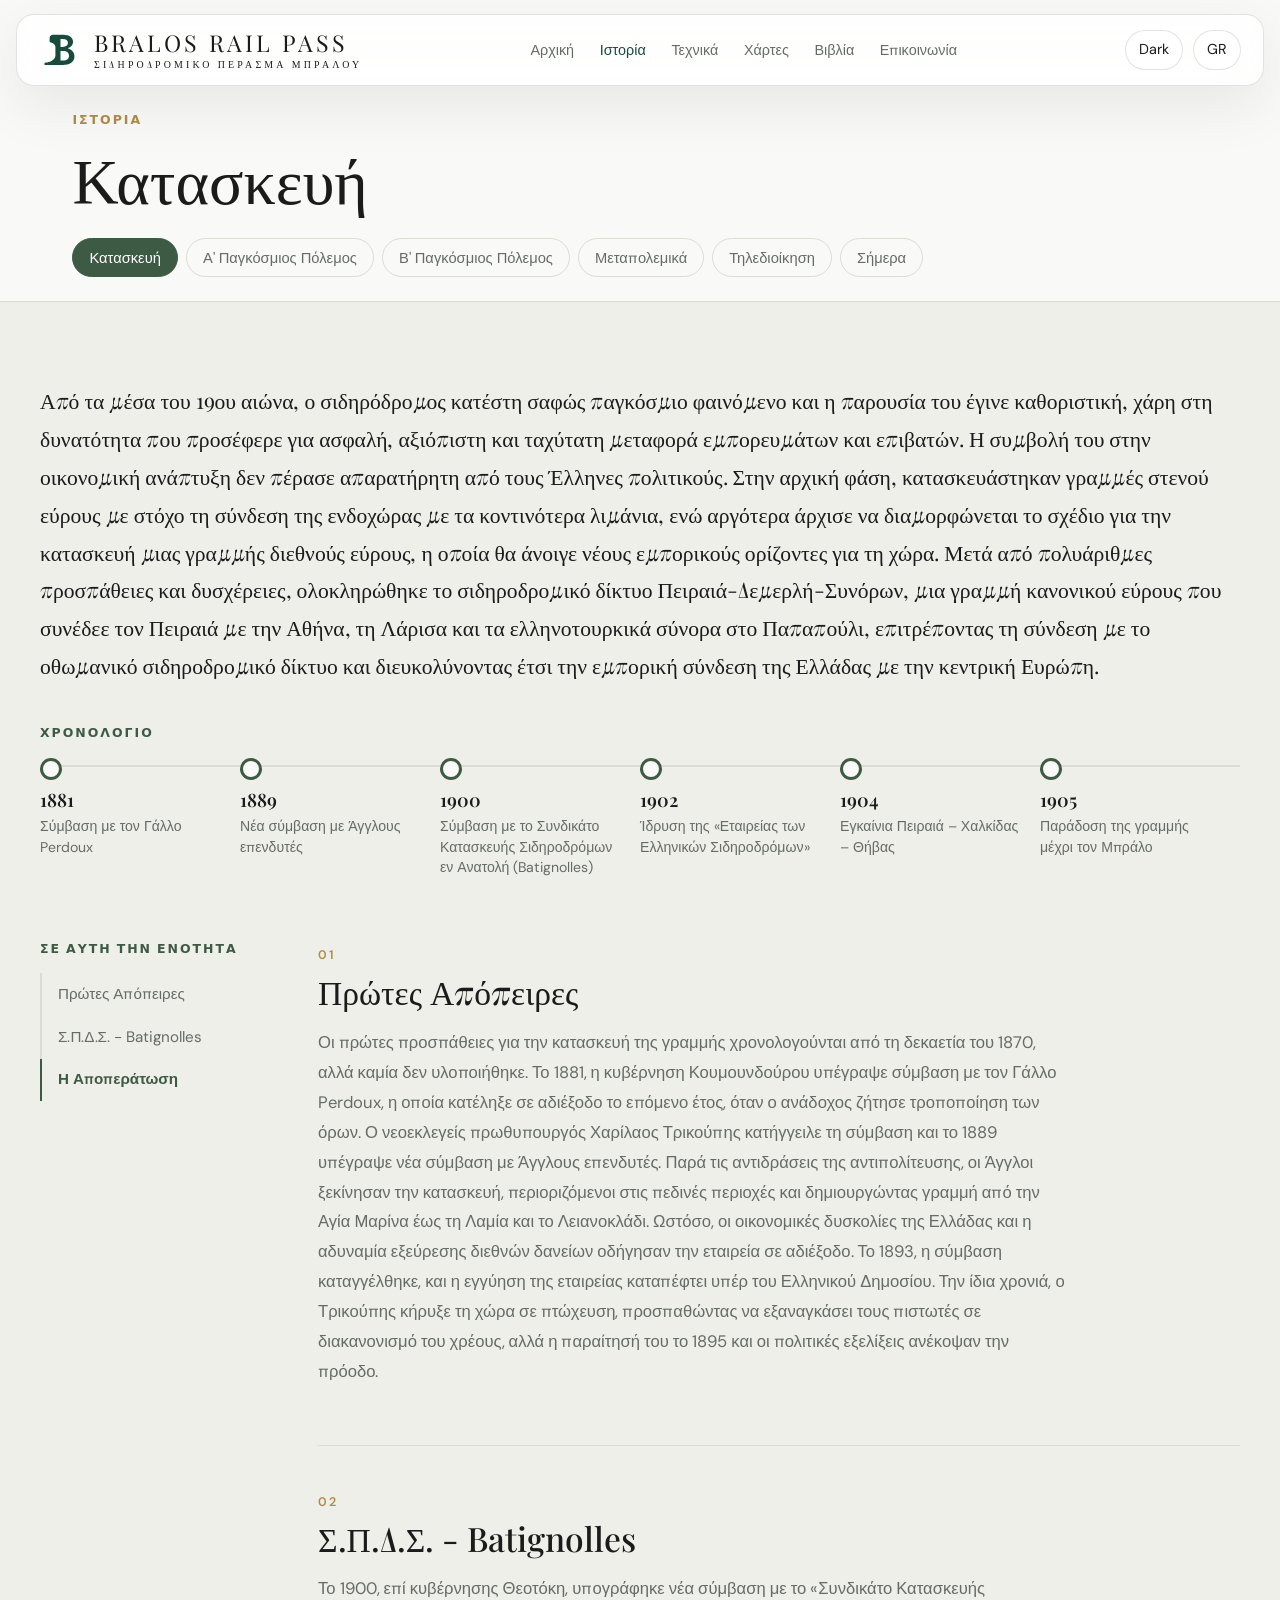
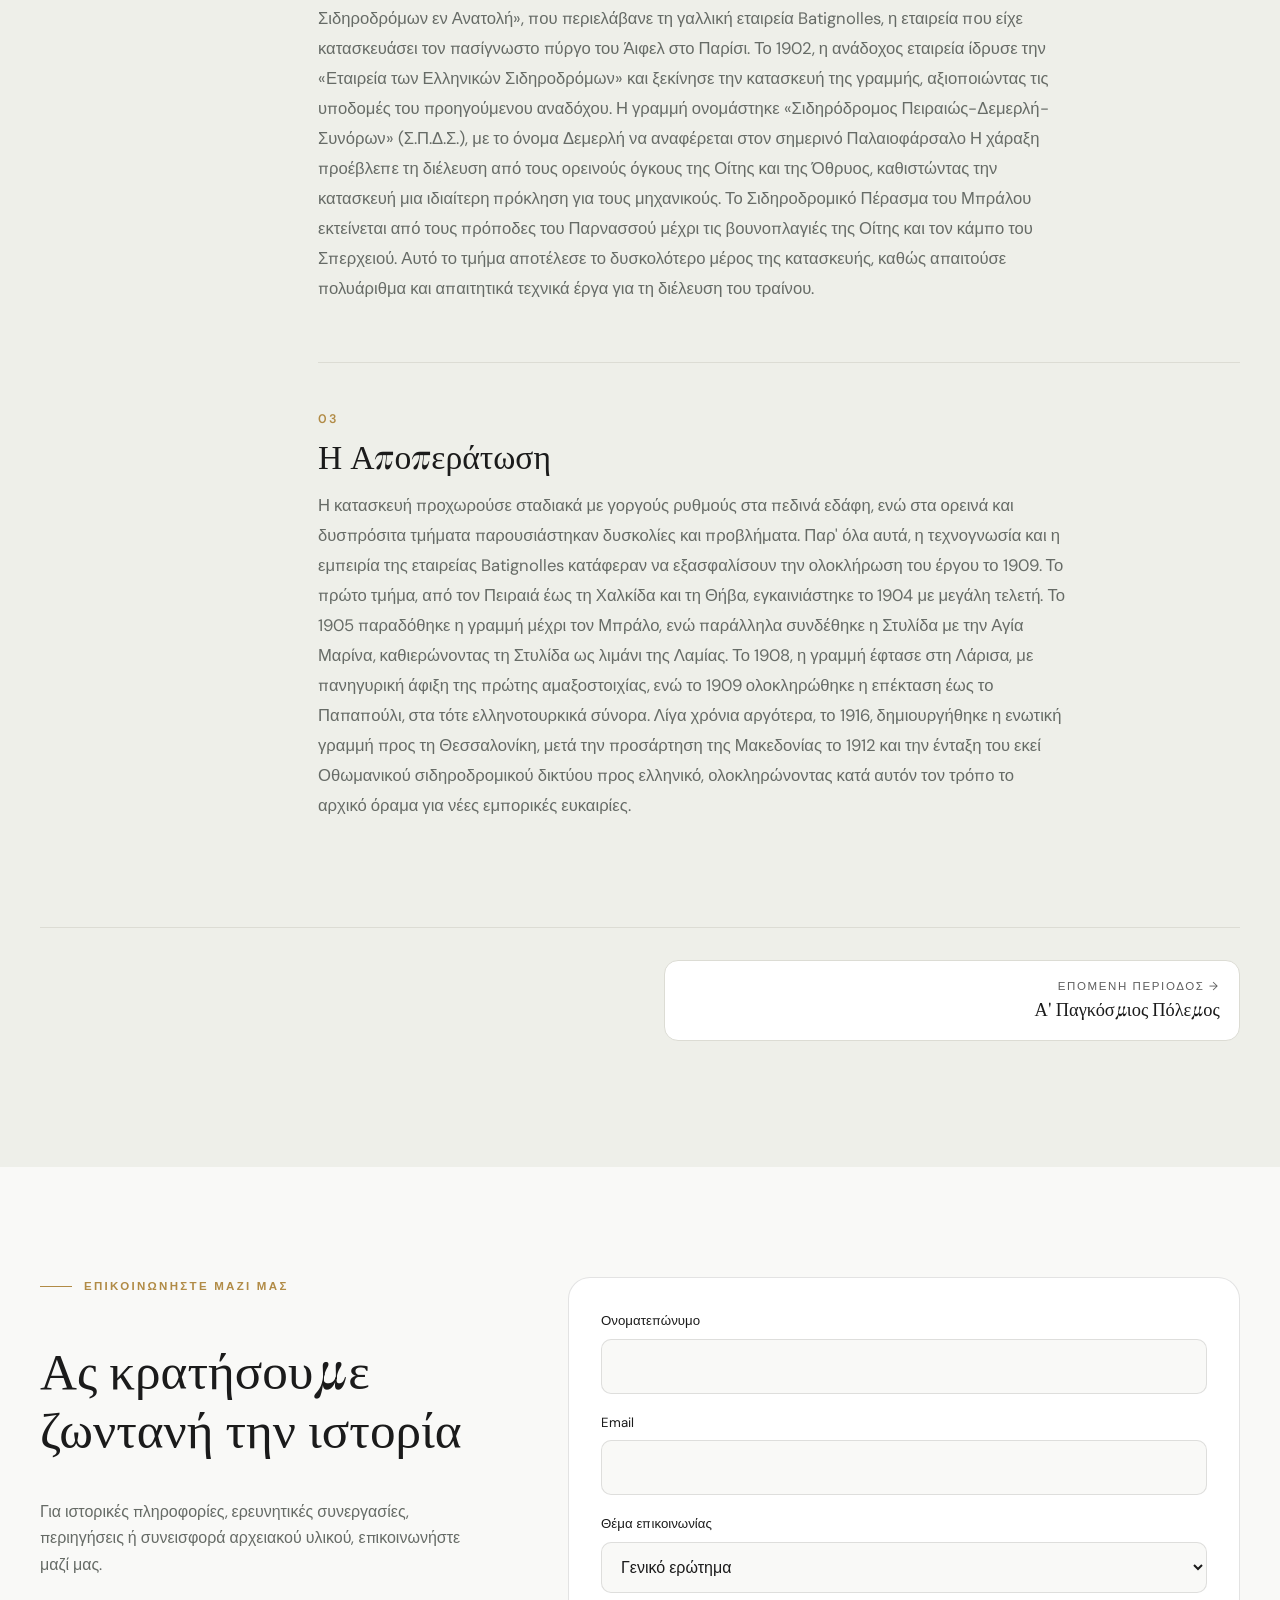
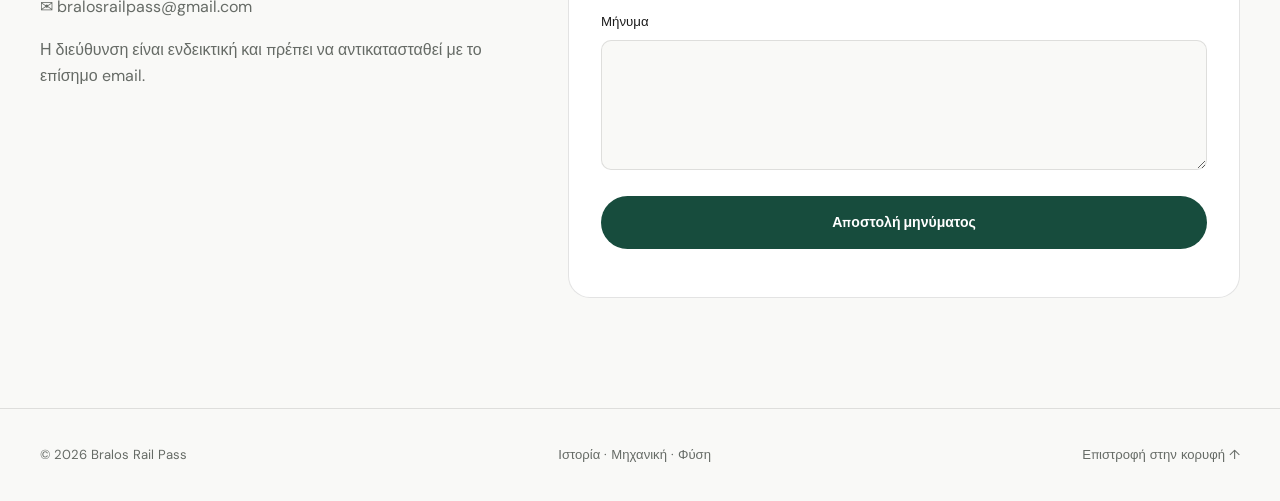
==== history.html @ 2919f779 "Add files via upload" ====
<!DOCTYPE html>
<html lang="el">
<head>
  <meta charset="UTF-8" />
  <meta name="viewport" content="width=device-width, initial-scale=1.0" />

  <title>Bralos Rail Pass | Σιδηροδρομικό Πέρασμα Μπράλου</title>
  <meta name="description"
    content="Discover the history, engineering and landscapes of the Bralos railway route. Ανακαλύψτε την ιστορία, τη μηχανική και τα τοπία του Μπράλου." />
  <meta name="theme-color" content="#f9f9f7" />

  <meta property="og:title" content="Bralos Rail Pass" />
  <meta property="og:description"
    content="Where engineering, history and nature meet." />
  <meta property="og:type" content="website" />

  <link rel="preconnect" href="https://fonts.googleapis.com">
  <link rel="preconnect" href="https://fonts.gstatic.com" crossorigin>
  <link href="https://fonts.googleapis.com/css2?family=DM+Sans:wght@400;500;600;700&family=Playfair+Display:wght@400;500;600;700&display=swap" rel="stylesheet">
  <link rel="stylesheet" href="style.css">

  <link rel="icon" type="image/svg+xml" href="img/favicon.svg">
  <meta name="theme-color" content="#ffffff">

</head>

<body>
  <header class="navbar">
    <a href="index.html" class="brand" aria-label="Bralos Rail Pass — Home">
      <svg class="brand-mark" viewBox="0 0 100 100" fill="none" aria-hidden="true">
        <path fill="currentColor" fill-rule="evenodd" clip-rule="evenodd" d="M 28 5 H 58 C 76 5 87 13 87 26 C 87 35 81 42 71 45 C 83 48 91 57 91 69 C 91 85 78 94 56 94 H 3 V 89 C 3 88 4 87 6 87 C 19 86 35 79 35 66 V 42 C 35 33 28 29 19 27 C 18 26 18 25 18 23 V 15 C 18 9 22 5 28 5 Z M 50 18 V 41 H 57 C 66 41 72 36 72 29 C 72 22 66 18 57 18 H 50 Z M 50 53 V 81 H 58 C 69 81 75 76 75 67 C 75 58 69 53 58 53 H 50 Z" />
      </svg>
      <span class="brand-name">BRALOS RAIL PASS<span class="brand-sub">ΣΙΔΗΡΟΔΡΟΜΙΚΟ ΠΕΡΑΣΜΑ ΜΠΡΑΛΟΥ</span></span>
    </a>

    <nav class="nav-links" id="navLinks">
        <div>
            <a class="t" href="index.html" data-i18n="navHome" data-el="Αρχική">Αρχική</a>
        </div>
        <div>
            <a class="t on" href="history.html" data-i18n="navHistory" data-el="Ιστορία">Ιστορία</a>
            <div class="dd">
                <a href="#/istoria/kataskevi" data-i18n="navConstruction" data-el="Κατασκευή">Κατασκευή</a>
                <a href="#/istoria/a-pagkosmios" data-i18n="navWW1" data-el="Α' Παγκόσμιος Πόλεμος">Α' Παγκόσμιος Πόλεμος</a>
                <a href="#/istoria/v-pagkosmios" data-i18n="navWW2" data-el="Β' Παγκόσμιος Πόλεμος">Β' Παγκόσμιος Πόλεμος</a>
                <a href="#/istoria/metapolemika" data-i18n="navPostWar" data-el="Μεταπολεμικά">Μεταπολεμικά</a>
                <a href="#/istoria/tilediikisi" data-i18n="navSignalling" data-el="Τηλεδιοίκηση">Τηλεδιοίκηση</a>
                <a href="#/istoria/simera" data-i18n="navToday" data-el="Σήμερα">Σήμερα</a>
            </div>
        </div>
        <div>
            <a class="t" href="texnika.html#/texnika/gefyres" data-i18n="navEngineering" data-el="Τεχνικά">Τεχνικά</a>
            <div class="dd">
                <a href="texnika.html#/texnika/gefyres" data-i18n="navBridges" data-el="Γέφυρες">Γέφυρες</a>
                <a href="texnika.html#/texnika/siraggew" data-i18n="navTunnels" data-el="Σήραγγες">Σήραγγες</a>
                <a href="texnika.html#/texnika/stathmoi" data-i18n="navStations" data-el="Σταθμοί - Στάσεις">Σταθμοί - Στάσεις</a>
            </div>
        </div>
        <div>
            <a class="t" href="xartes.html#/xartes/enas" data-i18n="navMaps" data-el="Χάρτες">Χάρτες</a>
            <div class="dd">
                <a href="xartes.html#/xartes/enas" data-i18n="navMap" data-el="Ένας Ενιαίος Χάρτης">Ενιαίος Χάρτης</a>
                <a href="xartes.html#/xartes/mellon" data-i18n="navProfile" data-el="Μελλοντικές Προσθήκες">Μελλοντικές Προσθήκες</a>
            </div>
        </div>
        <div>
            <a class="t" href="index.html#books" data-i18n="navBooks" data-el="Βιβλία">Βιβλία</a>
        </div>
        <div>
            <a class="t" href="index.html#contact" data-i18n="navContact" data-el="Επικοινωνία">Επικοινωνία</a>
        </div>
    </nav>

    <div class="nav-controls">
      <button class="icon-btn" id="themeToggle" aria-label="Toggle light or dark theme">☼ / ☾</button>
      <button class="lang-btn" id="langToggle" aria-label="Change language">EL</button>
      <button class="icon-btn menu-btn" id="menuToggle" aria-label="Open navigation">☰</button>
    </div>

    <style>

      .sectionh{
        padding:5rem 0 0 0}
      
      .eyebrowh{
        font:600 .78rem var(--sans);
        letter-spacing:.16em;
        text-transform:uppercase;
        color:var(--gold);
        margin-bottom:.8rem}

      .page-headh{padding:2rem 0 1.5rem;
        border-bottom:1px solid var(--line)}
      
      .page-headh h1{
        font-size:clamp(2.4rem,6vw,4rem);
        margin-top: 0;
        margin-bottom:.4rem}

      .containerh{max-width:1180px;
        margin:auto;
        padding:0 1.4rem}

      .pillsh{display:flex;
        flex-wrap:wrap;
        gap:.5rem;
        margin:1.5rem 0 0;
        padding:0;
        list-style:none}

      .pillsh a{display:block;
        padding:.4rem 1rem;
        border:1px solid var(--line);
        border-radius:999px;
        text-decoration:none;
        font-size:.92rem;
        color:var(--muted)}
      
      .pillsh a:hover{border-color:var(--accent);
        background:var(--accent);
        color:var(--accent-ink);
        transition: 0.3s;}
      
      .pillsh a.on{background:var(--accent);
        border-color:var(--accent);
        color:var(--accent-ink)}


      /* ---- Περιεχόμενο ιστορικής περιόδου ---- */
      .history-content{padding:3rem 0 1rem;}
      .history-content.show{animation:historyFade .45s ease}
      @keyframes historyFade{from{opacity:0;transform:translateY(14px)}to{opacity:1;transform:none}}

      .history-hero{margin:0 0 2rem;border-radius:var(--radius);overflow:hidden;background:var(--surface-2); box-shadow:var(--shadow); width: 100%; margin:0 auto 2rem auto;}
      .history-hero .hm-open{display:block;width:100%;padding:0;border:0;background:none;cursor:zoom-in;overflow:hidden}
      .history-hero img{width:100%;height:clamp(220px,38vw,440px);object-fit:cover;overflow:auto;background-attachment: fixed; display:block;transition:transform .6s}
      .history-hero .hm-open:hover img{transform:scale(1.03)}

      .history-lead{font:400 clamp(1.12rem,2vw,1.35rem)/1.75 var(--serif);color:var(--text);max-width:100% /*70ch*/;text-align: left;margin:0 0 1.5rem}
      .history-prose p{font-size:1.04rem;line-height:1.8;max-width:68ch}
      .history-note{display:inline-block;font-size:.9rem;color:var(--muted);background:var(--soft);padding:.6rem 1rem;border-radius:10px;margin:0 0 1.5rem}

      .history-label{font:600 .78rem var(--sans);letter-spacing:.16em;text-transform:uppercase;color:var(--accent);margin:0 0 1rem}

      /* Χρονολόγιο */
      .history-timeline{margin:2.5rem 0 3.2rem}
      .tl{display:flex;list-style:none;margin:0;padding:0 0 .8rem;overflow-x:auto;scroll-snap-type:x proximity}
      .tl li{flex:0 0 200px;position:relative;padding-top:1.9rem;scroll-snap-align:start}
      .tl li::before{content:"";position:absolute;top:8px;left:0;right:0;height:2px;background:var(--line)}
      .tl li::after{content:"";position:absolute;top:1px;left:0;width:16px;height:16px;border-radius:50%;background:var(--bg);border:3px solid var(--accent);transition:.25s}
      .tl-item{display:block;width:100%;text-align:left;background:none;border:0;padding:0 1.2rem 0 0;color:inherit}
      .tl-date{display:block;font:600 1.15rem var(--serif);color:var(--text);transition:color .25s}
      .tl-text{display:block;font-size:.88rem;line-height:1.45;color:var(--muted);margin-top:.25rem}
      button.tl-item:hover .tl-date{color:var(--accent)}
      .tl li:has(button.tl-item:hover)::after{background:var(--accent)}

      /* Διάταξη: πλευρικό μενού + υποενότητες */
      .history-layout{display:grid;grid-template-columns:230px minmax(0,1fr);gap:3rem;align-items:start}
      .history-layout.no-toc{grid-template-columns:minmax(0,1fr)}
      .history-toc{position:sticky;top:110px}
      .history-toc ol{list-style:none;margin:0;padding:0;border-left:2px solid var(--line)}
      .toc-btn{display:block;width:100%;text-align:left;background:none;border:0;border-left:2px solid transparent;margin-left:-2px;padding:.55rem 0 .55rem 1rem;color:var(--muted);font-size:.95rem;transition:.2s}
      .toc-btn:hover{color:var(--text)}
      .toc-btn[aria-current="true"]{color:var(--accent);border-left-color:var(--accent);font-weight:600}

      .history-sec{scroll-margin-top:110px;padding-bottom:2.6rem;margin-bottom:2.6rem;border-bottom:1px solid var(--line);opacity:0;transform:translateY(18px);transition:opacity .6s,transform .6s}
      .history-sec.in{opacity:1;transform:none}
      .history-sec:last-child{border-bottom:0;margin-bottom:0}
      .sec-num{font:600 .78rem var(--sans);letter-spacing:.16em;color:var(--gold)}
      .history-sec h3{font-size:clamp(1.5rem,3vw,2.1rem);margin:.3rem 0 1rem}
      .history-sec.flash h3{animation:secFlash 1.4s ease}
      @keyframes secFlash{0%{color:var(--gold)}100%{color:inherit}}

      /* Φωτογραφίες & βίντεο */
      .history-media{display:grid;grid-template-columns:repeat(auto-fill,minmax(220px,1fr));gap:1rem;margin-top:1.4rem}
      .hm{margin:0;background:var(--surface);border:1px solid var(--border);border-radius:14px;overflow:hidden}
      .hm img,.hm video{width:100%;display:block}
      .hm-image img{aspect-ratio:4/3;object-fit:cover;transition:transform .4s}
      .hm-open{display:block;width:100%;padding:0;border:0;background:none;cursor:zoom-in;overflow:hidden}
      .hm-open:hover img{transform:scale(1.05)}
      .hm-video{grid-column:1/-1}
      .hm-embed{position:relative;aspect-ratio:16/9}
      .hm-embed iframe{position:absolute;inset:0;width:100%;height:100%;border:0}
      .hm figcaption{padding:.6rem .85rem;font-size:.82rem;color:var(--muted)}

      /* Προηγούμενη / Επόμενη περίοδος */
      .history-pager{display:flex;justify-content:space-between;gap:1rem;margin-top:3rem;padding-top:2rem;border-top:1px solid var(--line)}
      .pager-link{display:block;flex:0 1 48%;padding:1rem 1.2rem;border:1px solid var(--line);border-radius:14px;transition:.25s;background-color: var(--surface);}
      .pager-link:hover{border-color:var(--accent);background:var(--accent);color:var(--accent-ink)}
      .pager-link small{display:block;font-size:.72rem;letter-spacing:.14em;text-transform:uppercase;opacity:.7}
      .pager-link strong{font:500 1.15rem var(--serif)}
      .pager-next{text-align:right;margin-left:auto}

      /* Lightbox */
      .lightbox{position:fixed;inset:0;z-index:300;display:flex;align-items:center;justify-content:center;background:rgba(10,10,10,.92);padding:2rem}
      .lightbox[hidden]{display:none}
      .lb-figure{margin:0;max-width:min(1100px,92vw);text-align:center}
      .lb-figure img{max-width:100%;max-height:78vh;border-radius:10px}
      .lb-figure figcaption{color:#e8e8e3;margin-top:.8rem;font-size:.95rem}
      .lb-btn{position:absolute;width:46px;height:46px;border:0;border-radius:50%;background:rgba(255,255,255,.14);color:#fff;font-size:1.7rem;line-height:1}
      .lb-btn:hover{background:rgba(255,255,255,.28)}
      .lb-close{top:1.2rem;right:1.2rem}
      .lb-prev{left:1.2rem;top:50%;transform:translateY(-50%)}
      .lb-next{right:1.2rem;top:50%;transform:translateY(-50%)}
      .lb-btn[hidden]{display:none}

      .history-content button:focus-visible,.lightbox button:focus-visible,.pager-link:focus-visible{outline:3px solid var(--gold);outline-offset:2px}

      @media (max-width:900px){
        .history-layout{grid-template-columns:1fr;gap:1.2rem}
        .history-toc{top:92px;z-index:5;background:var(--bg);padding:.6rem 0}
        .history-toc .history-label{display:none}
        .history-toc ol{display:flex;gap:.5rem;overflow-x:auto;border-left:0}
        .toc-btn{width:auto;white-space:nowrap;border:1px solid var(--line);border-radius:999px;margin:0;padding:.4rem .9rem}
        .toc-btn[aria-current="true"]{background:var(--accent);color:var(--accent-ink);border-color:var(--accent)}
        .history-sec{scroll-margin-top:150px}
        .pager-link{flex-basis:100%}
        .history-pager{flex-direction:column}
        .pager-next{text-align:left;margin-left:0}
      }
      @media (prefers-reduced-motion:reduce){
        .history-sec{opacity:1;transform:none;transition:none}
        .history-content.show,.history-sec.flash h3{animation:none}
      }
    </style>
  </header>

  <main>

    <section class="sectionh" id="introduction">
      <div class="page-headh">
        <div class="containerh">
            <div class="eyebrowh" data-i="navHistory" datai18n="introEyebrow" data-el="Ιστορία">Ιστορία</div>             
            <h1 id="historyTitle" data-en="Construction" data-el="Κατασκευή">Κατασκευή</h1>
            <ul class="pillsh" id="historyPills">
              <li><a href="#/istoria/kataskevi" data-period="kataskevi" data-en="Construction" data-el="Κατασκευή">Κατασκευή</a></li>
              <li><a href="#/istoria/a-pagkosmios" data-period="a-pagkosmios" data-en="World War I" data-el="Α' Παγκόσμιος Πόλεμος">Α' Παγκόσμιος Πόλεμος</a></li>
              <li><a href="#/istoria/v-pagkosmios" data-period="v-pagkosmios" data-en="World War II" data-el="Β' Παγκόσμιος Πόλεμος">Β' Παγκόσμιος Πόλεμος</a></li>
              <li><a href="#/istoria/metapolemika" data-period="metapolemika" data-en="Post-war" data-el="Μεταπολεμικά">Μεταπολεμικά</a></li>
              <li><a href="#/istoria/tilediikisi" data-period="tilediikisi" data-en="Signalling" data-el="Τηλεδιοίκηση">Τηλεδιοίκηση</a></li>
              <li><a href="#/istoria/simera" data-period="simera" data-en="Today" data-el="Σήμερα">Σήμερα</a></li>
            </ul>
          </div>
        </div>

    </section>

    <section class="section" id="history-section" style="background-color: var(--surface-2); padding-top: 2rem;">
      <div class="container">
        <article class="history-content" id="history-content"></article>
      </div>
    </section>

    <section class="section" id="contact">
      <div class="container contact-grid">
        <div class="reveal">
          <div class="eyebrow" data-i18n="contactEyebrow">Get in touch</div>
          <h2 data-i18n="contactTitle">Ας κρατήσουμε ζωντανή την ιστορία</h2>
          <p data-i18n="contactText">Για ιστορικές πληροφορίες, ερευνητικές συνεργασίες, περιηγήσεις ή συνεισφορά αρχειακού υλικού, επικοινωνήστε μαζί μας.</p>
          <p>✉ <a href="mailto:info@bralosrailpass.gr">bralosrailpass@gmail.com</a></p>
          <p data-i18n="contactNote">Η διεύθυνση είναι ενδεικτική και πρέπει να αντικατασταθεί με το επίσημο email.</p>
        </div>

        <form class="contact-form reveal" id="contactForm">
          <div class="field"><label for="name" data-i18n="nameLabel">Ονοματεπώνυμο</label><input id="name" name="name" required autocomplete="name"></div>
          <div class="field"><label for="email" data-i18n="emailLabel">Email</label><input id="email" name="email" type="email" required autocomplete="email"></div>
          <div class="field"><label for="topic" data-i18n="topicLabel">Θέμα επικοινωνίας</label>
            <select id="topic" name="topic">
              <option value="general" data-i18n="topic1">Γενικό ερώτημα</option>
              <option value="research" data-i18n="topic2">Ιστορική έρευνα</option>
              <option value="visit" data-i18n="topic3">Επίσκεψη / περιήγηση</option>
              <option value="archive" data-i18n="topic4">Αρχειακό υλικό</option>
            </select>
          </div>
          <div class="field"><label for="message" data-i18n="messageLabel">Μήνυμα</label><textarea id="message" name="message" required></textarea></div>
          <button class="btn btn-primary" type="submit" data-i18n="send">Αποστολή μηνύματος</button>
          <p id="formMessage" role="status" aria-live="polite"></p>
        </form>
      </div>
    </section>
  </main>

  <footer>
    <div class="container footer-inner">
      <span>© <span id="year"></span> Bralos Rail Pass</span>
      <span data-i18n="footerText">Ιστορία · Μηχανική · Φύση</span>
      <a href="#home" data-i18n="backTop">Επιστροφή στην κορυφή ↑</a>
    </div>
  </footer>

  <script src="history-data.js"></script>
  <script>
    const translations = {
      el: {
        navHome:"Αρχική", navHistory:"Ιστορία", 
        navConstruction:"Κατασκευή", navWW1:"Α' Παγκόσμιος Πόλεμος", navWW2:"Β' Παγκόσμιος Πόλεμος", navPostWar:"Μεταπολεμικά", navSignalling:"Τηλεδιοίκηση", navToday:"Σήμερα",
        navEngineering:"Τεχνικά", navBridges:"Γέφυρες", navTunnels:"Σήραγγες", navStations:"Σταθμοί-Στάσεις",
        navMaps:"Χάρτες", navMaps:"Χάρτες", navProfile:"Μηκοτομή",
        navBooks:"Βιβλία", navContact:"Επικοινωνία",
        heroEyebrow:"Ένα ταξίδι στον χρόνο",
        heroSub:"Εκεί που η μηχανική, η ιστορία και η φύση συναντιούνται.",
        heroEn:"Where engineering, history and nature meet.",
        explore:"Εξερευνήστε τη Διαδρομή", plan:"Σχεδιάστε την Επίσκεψή σας",
        scroll:"↓ Κύλιση για εξερεύνηση",
        introEyebrow:"Μια ιστορική σιδηροδρομική διαδρομή",
        introTitle:"Τι ακριβώς είναι;",
        introText:"Το Σιδηροδρομικό Πέρασμα του Μπράλου, επίσης γνωστό ως Ορεινό, είναι μια μαγευτική σιδηροδρομική διαδρομή στην Στερεά Ελλάδα, που εκτείνεται ανάμεσα στους Δήμους Αμφίκλειας - Ελάτειας, Δελφών και Λαμιέων. Θεωρείται μία από τις πιο εντυπωσιακές σιδηροδρομικές γραμμές στην Ελλάδα, μαζί με άλλα διάσημα τμήματα όπως τα στενά του Νέστου, το τραινάκι του Πηλίου, τον Οδοντωτό και το δίκτυο της Πελοποννήσου.Το Πέρασμα αποτελεί μέρος της αρχικής σιδηροδρομικής γραμμής Αθηνών - Θεσσαλονίκης και έχει μήκος 56,241 χιλιόμετρα. Στις αρχές του 2018, διακόπηκε η λειτουργία του ως κομμάτι του κύριου σιδηροδρομικού άξονα, καθώς αντικαταστάθηκε από μια νέα, γειτονική και βορειότερη γραμμή υψηλών ταχυτήτων.",
        introEn:"Μια σιδηροδρομική διαδρομή μέσα από τοπία που διαμορφώθηκαν από τη μηχανική, την ιστορία και τον χρόνο.",
        learn:"Μάθετε περισσότερα",
        feat1:"Μηχανική Αριστεία",feat1p:"Γέφυρες, σήραγγες και απαιτητικά τεχνικά έργα.",
        feat2:"Φυσική Ομορφιά",feat2p:"Βουνά, χαράδρες και μοναδικά τοπία.",
        feat3:"Ιστορική Κληρονομιά",feat3p:"Ένα ταξίδι στην ιστορία της Ελλάδας.",
        feat4:"Πολιτισμός",feat4p:"Αρχεία, μαρτυρίες και τοπικές ιστορίες.",
        feat5:"Τουρισμός",feat5p:"Ανακαλύψτε τον τόπο με τον δικό σας ρυθμό.",
        feat6:"Βιώσιμη Ανάδειξη",feat6p:"Σεβασμός στο τοπίο και την κληρονομιά.",
        routeCaption:"Γέφυρα Γοργοποτάμου",routeCaptionSub:"Κεντρική Ελλάδα · Μήκος 194m · Ύψος 30m",
        routeEyebrow:"Φύση & τόπος",routeTitle:"Η διαδρομή",
        routeText:"Η διαδρομή ξεκινά από τον Σταθμό της Τιθορέας, με θέα τον Παρνασσό και το Καλλίδρομο, συνεχίζει μέσω της Αμφίκλειας και της εύφορης πεδιάδας του Βοιωτικού Κηφισού, περνώντας από τους σταθμούς της Λιλαίας και του Μπράλου. Από εκεί αρχίζει η εντυπωσιακή ορεινή χάραξη, με σήραγγες, κοιλαδογέφυρες και απόκρημνα φαράγγια, διασχίζοντας τις πλαγιές της Οίτης και το ιστορικό πέρασμα της Τραχίνας. Η πανοραμική θέα προς την πεδιάδα της Λαμίας και τον Μαλιακό Κόλπο συνοδεύει τον ταξιδιώτη έως τη γέφυρα του Γοργοποτάμου, πριν η γραμμή διασχίσει την κοιλάδα του Σπερχειού και καταλήξει στον Σταθμό του Λειανοκλαδίου.",
        exploreMap:"Εξερευνήστε τον Χάρτη",
        stat1:"Η εποχή της σιδηροδρομικής ανάπτυξης",stat2:"Ορεινό ανάγλυφο",stat3:"Τεχνικά έργα",stat4:"Ιστορίες προς ανακάλυψη",
        historyEyebrow:"Η ιστορία μιας σιδηροδρομικής γραμμής",
        historyTitle:"Ιστορία που διασχίζει τον χρόνο",
        historyIntro:"Το Πέρασμα αποτέλεσε κομβικό σημείο της σύγχρονης ελληνικής ιστορίας, συμβάλλοντας στην ανάπτυξη της βιομηχανίας, της γεωργίας, του εμπορίου και των μεταφορών. Η κατασκευή του αντιμετώπισε σημαντικές τεχνικές προκλήσεις λόγω της δύσβατης μορφολογίας της περιοχής. Παράλληλα, διαδραμάτισε στρατηγικό ρόλο στους δύο Παγκόσμιους Πολέμους, εξυπηρετώντας τη μεταφορά συμμαχικών και ελληνικών στρατευμάτων, ενώ αποτέλεσε στόχο αντιστασιακών ενεργειών κατά την Κατοχή. Μεταπολεμικά, συνέβαλε καθοριστικά στην αποκατάσταση του σιδηροδρομικού δικτύου και την ανασυγκρότηση της χώρας.",
        hist1:"Κατασκευή",hist1p:"Ο σχεδιασμός, οι προκλήσεις και η δημιουργία της γραμμής.",
        hist2:"Α' Παγκόσμιος Πόλεμος",hist2p:"Η στρατηγική σημασία της γραμμής και τα γεγονότα της εποχής.",
        hist3:"Β' Παγκόσμιος Πόλεμος",hist3p:"Ανασυγκρότηση, εξέλιξη και προσπάθειες διατήρησης.",
        hist4:"Μεταπολεμικά",hist4p:"Ανασυγκρότηση, εξέλιξη και προσπάθειες διατήρησης.",
        hist5:"Τηλεδιοίκηση",hist5p:"Ανασυγκρότηση, εξέλιξη και προσπάθειες διατήρησης.",
        hist6:"Σήμερα",hist6p:"Ανασυγκρότηση, εξέλιξη και προσπάθειες διατήρησης.",
        discover:"Ανακαλύψτε →",
        engEyebrow:"Μηχανική & υποδομές",engTitle:"Η μηχανική πίσω από τη διαδρομή",
        engIntro:"Το σιδηροδρομικό Πέρασμα του Μπράλου αποτελεί ένα εντυπωσιακό σύνολο τεχνικών έργων και υποδομών, που αποτυπώνουν την πολυπλοκότητα και την ιστορική εξέλιξη της γραμμής. Κατά μήκος του εκτείνονται 13 σταθμοί και στάσεις, 22 γέφυρες μήκους άνω των 10 μέτρων, καθώς και 20 σήραγγες. Ανάμεσά τους ξεχωρίζουν οι εμβληματικές μεταλλικές γέφυρες της Παπαδιάς, του Ασωπού και του Γοργοποτάμου, αλλά και η Σήραγγα του Μπράλου, μία από τις μεγαλύτερες της Ελλάδας. Το έργο συμπληρώνουν ειδικές αμυντικές στοές, σχεδιασμένες για την προστασία της γραμμής από κατολισθήσεις, αναδεικνύοντας τη μηχανική ευφυΐα και τις τεχνικές προκλήσεις ενός μοναδικού σιδηροδρομικού έργου.",
        eng1:"Γέφυρες",eng1p:"Λιθόκτιστες και μεταλλικές κατασκευές, αρχιτεκτονική και τεχνικές λεπτομέρειες.",
        eng2:"Σήραγγες",eng2p:"Η διάνοιξη μέσα από το ορεινό ανάγλυφο και οι προκλήσεις της κατασκευής.",
        eng3:"Σταθμοί & Στάσεις",eng3p:"Ιστορικά κτίρια, σιδηροδρομικοί κόμβοι και μικρές στάσεις.",
        mapsEyebrow:"Εξερευνήστε τη γεωγραφία",mapsTitle:"Μονοπάτι Σιδηροδρομικών",
        mapsIntro:"Η κατασκευή του Περάσματος της Τραχίνας, λόγω του ιδιαίτερα απόκρημνου και δυσπρόσιτου ανάγλυφου, απαίτησε πρωτόγνωρες προσπάθειες, με τη διάνοιξη μονοπατιού μήκους περίπου 6 χιλιομέτρων για τη μεταφορά εργαζομένων και υλικών. Ιδιαίτερο ενδιαφέρον παρουσιάζει η χρήση πορσελάνης στις λιθόκτιστες κατασκευές, η οποία ενδέχεται να συνέβαλε στη διαχρονική αντοχή τους. Η μεταφορά της γινόταν ακτοπλοϊκώς έως την Αγία Μαρίνα και στη συνέχεια με κάρα έως τον Σταθμό του Ασωπού. Σήμερα, το ιστορικό μονοπάτι εξακολουθεί να ακολουθεί τη διαδρομή από τη γέφυρα του Ασωπού (Γεφύρι του Ντούνου), μέσα από το επιβλητικό φαράγγι, καταλήγοντας έπειτα από περίπου δύο ώρες πεζοπορίας στον Σταθμό του Ασωπού.",
        mapPanelTitle:"Ο Μπράλος στον χάρτη",mapPanelText:"Η χάραξη, οι σταθμοί και τα σημεία ενδιαφέροντος σε έναν διαδραστικό χάρτη.",
        future:"Μελλοντικές Προσθήκες ↗",
        booksEyebrow:"Βιβλιοθήκη & έρευνα",booksTitle:"Βιβλία & ιστορικές πηγές",
        booksIntro:"Μια επιμελημένη ψηφιακή βιβλιοθήκη με βιβλιογραφία, αρχειακό υλικό και δημοσιεύσεις.",
        book1:"Ιστορική βιβλιογραφία",book1p:"Μελέτες και εκδόσεις για την ελληνική σιδηροδρομική ιστορία.",
        book2:"Αρχειακά τεκμήρια",book2p:"Έγγραφα, φωτογραφίες, χάρτες και ιστορικές μαρτυρίες.",
        book3:"Έρευνα & δημοσιεύσεις",book3p:"Σύγχρονες εργασίες και τεχνικές μελέτες.",
        contactEyebrow:"Επικοινωνήστε μαζί μας",contactTitle:"Ας κρατήσουμε ζωντανή την ιστορία",
        contactText:"Για ιστορικές πληροφορίες, ερευνητικές συνεργασίες, περιηγήσεις ή συνεισφορά αρχειακού υλικού, επικοινωνήστε μαζί μας.",
        contactNote:"Η διεύθυνση είναι ενδεικτική και πρέπει να αντικατασταθεί με το επίσημο email.",
        nameLabel:"Ονοματεπώνυμο",emailLabel:"Email",topicLabel:"Θέμα επικοινωνίας",
        topic1:"Γενικό ερώτημα",topic2:"Ιστορική έρευνα",topic3:"Επίσκεψη / περιήγηση",topic4:"Αρχειακό υλικό",
        messageLabel:"Μήνυμα",send:"Αποστολή μηνύματος",
        footerText:"Ιστορία · Μηχανική · Φύση",backTop:"Επιστροφή στην κορυφή ↑",
        formDemo:"Η φόρμα λειτουργεί ως demo. Για αποστολή μηνυμάτων απαιτείται σύνδεση με backend."
      },
      en: {
        navHome:"Home",
        navHistory:"History", navConstruction:"Construction", navWW1:"World War I", navWW2:"World War II", navPostWar:"Post-War", navSignalling:"Signalling", navToday:"Today",
        navEngineering:"Engineering", navBridges:"Bridges", navTunnels:"Tunnels", navStations:"Stations & Stops",
        navMaps:"Maps", navMap:"Unified Maps", navProfile:"Longitudinal Profile",
        navBooks:"Books",navContact:"Contact",
        heroEyebrow:"A journey through time",
        heroSub:"Where engineering, history and nature meet.",
        heroEn:"Where engineering, history and nature meet.",
        explore:"Explore the Route",plan:"Plan Your Visit",scroll:"↓ Scroll to explore",
        introEyebrow:"A historic railway route",
        introTitle:"A landmark of Greek railway heritage",
        introText:"The Bralos railway pass connects engineering with the mountainous landscape of Roumeli. A route inviting visitors to discover the relationship between people, technology and nature.",
        introEn:"A railway journey through landscapes shaped by engineering, history and time.",
        learn:"Discover more",
        feat1:"Engineering Excellence",feat1p:"Bridges, tunnels and demanding infrastructure.",
        feat2:"Natural Beauty",feat2p:"Mountains, gorges and remarkable landscapes.",
        feat3:"Historic Heritage",feat3p:"A journey through Greek history.",
        feat4:"Culture",feat4p:"Archives, testimonies and local stories.",
        feat5:"Tourism",feat5p:"Discover the region at your own pace.",
        feat6:"Sustainable Heritage",feat6p:"Respect for the landscape and its legacy.",
        routeCaption:"The Bralos landscape",routeCaptionSub:"Central Greece · Railway heritage",
        routeEyebrow:"Landscape & place",routeTitle:"A journey through the heart of Greece",
        routeText:"Discover mountain passes, engineering works and places with a distinctive historical identity. Every stop along the route tells a different story.",
        exploreMap:"Explore the Map",
        stat1:"The era of railway expansion",stat2:"Mountain terrain",stat3:"Engineering works",stat4:"Stories to discover",
        historyEyebrow:"The story of a railway",historyTitle:"A history that crosses time",
        historyIntro:"From construction and wartime history to post-war reconstruction and today's heritage.",
        hist1:"Construction",hist1p:"The design, challenges and creation of the line.",
        hist2:"The World Wars",hist2p:"The line's strategic significance and the events of its time.",
        hist3:"Post-war & Today",hist3p:"Reconstruction, evolution and preservation efforts.",
        discover:"Discover →",
        engEyebrow:"Engineering & infrastructure",engTitle:"The engineering behind the route",
        engIntro:"Explore the structures and infrastructure that shaped the railway passage.",
        eng1:"Bridges",eng1p:"Stone and steel structures, architecture and engineering details.",
        eng2:"Tunnels",eng2p:"Carving through mountainous terrain and the challenges of construction.",
        eng3:"Stations & Stops",eng3p:"Historic buildings, railway hubs and small halts.",
        mapsEyebrow:"Explore the geography",mapsTitle:"Maps & routes",
        mapsIntro:"A unified digital map will bring together the route, points of interest and elevation profile.",
        mapPanelTitle:"Bralos on the map",mapPanelText:"An interactive map and historical route variants will be added in a future release.",
        future:"Future Additions ↗",
        booksEyebrow:"Library & research",booksTitle:"Books & historical sources",
        booksIntro:"A curated digital library of bibliography, archival material and publications.",
        book1:"Historical bibliography",book1p:"Studies and publications on Greek railway history.",
        book2:"Archival documents",book2p:"Documents, photographs, maps and historical accounts.",
        book3:"Research & publications",book3p:"Contemporary research and engineering studies.",
        contactEyebrow:"Get in touch",contactTitle:"Help keep the story alive",
        contactText:"For historical information, research collaborations, guided visits or archival contributions, get in touch.",
        contactNote:"This email address is a placeholder and should be replaced with the official address.",
        nameLabel:"Full name",emailLabel:"Email",topicLabel:"Subject",
        topic1:"General enquiry",topic2:"Historical research",topic3:"Visit / guided tour",topic4:"Archival material",
        messageLabel:"Message",send:"Send message",
        footerText:"History · Engineering · Nature",backTop:"Back to top ↑",
        formDemo:"This is a demo form. Connecting a backend is required to send messages."
      }
    };

    let language = localStorage.getItem("bralos-language") || "el";
    let theme = localStorage.getItem("bralos-theme") || "light";

    function setLanguage(lang) {
      language = lang;
      document.documentElement.lang = lang;
      document.querySelectorAll("[data-i18n]").forEach(el => {
        const key = el.dataset.i18n;
        if (translations[lang][key]) el.textContent = translations[lang][key];
      });

      document.getElementById("langToggle").textContent =
        lang === "el" ? "GR" : "EN";

      document.title = lang === "el"
        ? "Bralos Rail Pass | Σιδηροδρομικό Πέρασμα Μπράλου"
        : "Bralos Rail Pass | Where Engineering, History & Nature Meet";

      document.querySelector('meta[name="description"]').content =
        lang === "el"
          ? "Ανακαλύψτε την ιστορία, τη μηχανική και τα τοπία του σιδηροδρομικού περάσματος Μπράλου."
          : "Discover the history, engineering and landscapes of the Bralos railway route.";

      localStorage.setItem("bralos-language", lang);
      document.dispatchEvent(new Event("bralos-languagechange"));
    }

    function setTheme(nextTheme) {
      theme = nextTheme;
      document.documentElement.dataset.theme = theme;
      document.getElementById("themeToggle").textContent =
        theme === "dark" ? "Light" : "Dark";
      document.querySelector('meta[name="theme-color"]').content =
        theme === "dark" ? "#1b1b1b" : "#f9f9f7";
      localStorage.setItem("bralos-theme", theme);
    }

    document.getElementById("langToggle").addEventListener("click", () => {
      setLanguage(language === "el" ? "en" : "el");
    });

    document.getElementById("themeToggle").addEventListener("click", () => {
      setTheme(theme === "light" ? "dark" : "light");
    });

    document.getElementById("menuToggle").addEventListener("click", () => {
      document.getElementById("navLinks").classList.toggle("open");
    });

    document.querySelectorAll(".nav-links a").forEach(link => {
      link.addEventListener("click", () => {
        document.getElementById("navLinks").classList.remove("open");
      });
    });

    document.getElementById("contactForm").addEventListener("submit", event => {
      event.preventDefault();
      document.getElementById("formMessage").textContent =
        translations[language].formDemo;
    });

    const observer = new IntersectionObserver(entries => {
      entries.forEach(entry => {
        if (entry.isIntersecting) {
          entry.target.classList.add("visible");
          observer.unobserve(entry.target);
        }
      });
    }, { threshold: 0.12 });

    document.querySelectorAll(".reveal").forEach(el => observer.observe(el));

    document.getElementById("year").textContent = new Date().getFullYear();

    setLanguage(language);
    setTheme(theme);

    /* ============================================================
       ΙΣΤΟΡΙΑ: ΑΛΛΑΓΗ ΠΕΡΙΕΧΟΜΕΝΟΥ ΜΕ ΤΑ ΚΟΥΜΠΙΑ
       Τα κείμενα, οι φωτογραφίες και τα βίντεο βρίσκονται στο
       history-data.js — εδώ είναι μόνο ο κώδικας που τα εμφανίζει.
       ============================================================ */
    const HD = (typeof historyData !== "undefined") ? historyData : null;
    const DEFAULT_PERIOD = "kataskevi";
    const historyContent = document.getElementById("history-content");
    const historyTitle   = document.getElementById("historyTitle");
    const historyPills   = document.querySelectorAll("#historyPills a");

    const HUI = {
      el: { toc:"Σε αυτή την ενότητα", timeline:"Χρονολόγιο", prev:"Προηγούμενη περίοδος", next:"Επόμενη περίοδος",
            close:"Κλείσιμο", lbPrev:"Προηγούμενη φωτογραφία", lbNext:"Επόμενη φωτογραφία", enlarge:"Μεγέθυνση",
            noEn:"" },
      en: { toc:"In this chapter", timeline:"Timeline", prev:"Previous period", next:"Next period",
            close:"Close", lbPrev:"Previous photo", lbNext:"Next photo", enlarge:"Enlarge",
            noEn:"The English translation of this chapter is on its way — showing the Greek text for now." }
    };

    const hLang   = () => language === "en" ? "en" : "el";
    const hReduce = () => window.matchMedia("(prefers-reduced-motion: reduce)").matches;
    const hPick   = o => o ? (o[hLang()] ?? o.el ?? "") : "";
    const hPars   = o => { const v = hPick(o); return Array.isArray(v) ? v : (v ? [v] : []); };
    const hProse  = arr => arr.map(p => `<p>${p}</p>`).join("");
    const hEsc    = s => String(s).replace(/&/g,"&amp;").replace(/"/g,"&quot;").replace(/</g,"&lt;");

    let hGalleries = {};
    let hObservers = [];

    function getPeriodFromHash() {
      const m = location.hash.match(/^#\/istoria\/([\w-]+)/);
      return (m && HD && HD[m[1]]) ? m[1] : DEFAULT_PERIOD;
    }

    function hasEnglish(p) {
      return !!((p.lead && p.lead.en) || (p.intro && p.intro.en) ||
                (p.sections || []).some(s => s.text && s.text.en));
    }

    function mediaHtml(list, gid) {
      if (!list || !list.length) return "";
      const gallery = [];
      const items = list.map(m => {
        const cap = hPick(m.caption);
        const capHtml = cap ? `<figcaption>${cap}</figcaption>` : "";
        if (m.type === "video") {
          return `<figure class="hm hm-video"><video controls preload="metadata"${m.poster ? ` poster="${hEsc(m.poster)}"` : ""}><source src="${hEsc(m.src)}"></video>${capHtml}</figure>`;
        }
        if (m.type === "youtube") {
          return `<figure class="hm hm-video"><div class="hm-embed"><iframe src="https://www.youtube-nocookie.com/embed/${hEsc(m.id)}" title="${hEsc(cap || "Video")}" loading="lazy" allow="accelerometer; encrypted-media; picture-in-picture" allowfullscreen></iframe></div>${capHtml}</figure>`;
        }
        gallery.push({ src: m.src, caption: cap });
        const idx = gallery.length - 1;
        return `<figure class="hm hm-image"><button type="button" class="hm-open" data-gallery="${gid}" data-index="${idx}" aria-label="${HUI[hLang()].enlarge}${cap ? ": " + hEsc(cap) : ""}"><img src="${hEsc(m.src)}" alt="${hEsc(cap)}" loading="lazy" onerror="this.closest('figure').remove()"></button>${capHtml}</figure>`;
      }).join("");
      hGalleries[gid] = gallery;
      return `<div class="history-media">${items}</div>`;
    }

    function mediaHtml(list, gid) {
      if (!list || !list.length) return "";
      const gallery = [];
      const items = list.map(m => {
        const cap = hPick(m.caption);
        const capHtml = cap ? `<figcaption>${cap}</figcaption>` : "";
        if (m.type === "video") {
          return `<figure class="hm hm-video"><video controls preload="metadata"${m.poster ? ` poster="${hEsc(m.poster)}"` : ""}><source src="${hEsc(m.src)}"></video>${capHtml}</figure>`;
        }
        if (m.type === "youtube") {
          return `<figure class="hm hm-video"><div class="hm-embed"><iframe src="https://www.youtube-nocookie.com/embed/${hEsc(m.id)}" title="${hEsc(cap || "Video")}" loading="lazy" allow="accelerometer; encrypted-media; picture-in-picture" allowfullscreen></iframe></div>${capHtml}</figure>`;
        }
        gallery.push({ src: m.src, caption: cap });
        const idx = gallery.length - 1;
        return `<figure class="hm hm-image"><button type="button" class="hm-open" data-gallery="${gid}" data-index="${idx}" aria-label="${HUI[hLang()].enlarge}${cap ? ": " + hEsc(cap) : ""}"><img src="${hEsc(m.src)}" alt="${hEsc(cap)}" loading="lazy" onerror="this.closest('figure').remove()"></button>${capHtml}</figure>`;
      }).join("");
      hGalleries[gid] = gallery;
      return `<div class="history-media">${items}</div>`;
    }

    function renderHistory(animate = true) {
      if (!HD) {
        historyContent.innerHTML = "<p>Δεν βρέθηκε το αρχείο <strong>history-data.js</strong>. Βάλτε το στον ίδιο φάκελο με το history.html.</p>";
        return;
      }
      const period = getPeriodFromHash();
      const item = HD[period];
      const lang = hLang();
      const ui = HUI[lang];
      const keys = Object.keys(HD);
      hGalleries = {};

      // Κουμπιά + τίτλος
      historyPills.forEach(a => {
        a.classList.toggle("on", a.dataset.period === period);
        a.textContent = a.dataset[lang];
      });
      historyTitle.textContent = hPick(item.title);

      let html = "";

      // Εξώφυλλο
      if (item.image) {
        hGalleries.cover = [{ src: item.image, caption: hPick(item.title) }];
        html += `<figure class="history-hero"><button type="button" class="hm-open" data-gallery="cover" data-index="0" aria-label="${ui.enlarge}"><img src="${hEsc(item.image)}" alt="${hEsc(hPick(item.title))}" onerror="this.closest('.history-hero').remove()"></button></figure>`;
      }

      if (lang === "en" && !hasEnglish(item)) html += `<p class="history-note">${ui.noEn}</p>`;
      if (item.lead) html += `<p class="history-lead">${hPick(item.lead)}</p>`;
      const intro = hPars(item.intro);
      if (intro.length) html += `<div class="history-prose">${hProse(intro)}</div>`;

      // Χρονολόγιο
      if (item.timeline && item.timeline.length > 1) {
        html += `<div class="history-timeline"><h3 class="history-label">${ui.timeline}</h3><ol class="tl">` +
          item.timeline.map(t => {
            const inner = `<span class="tl-date">${t.date}</span><span class="tl-text">${hPick(t.text)}</span>`;
            return `<li>${t.target
              ? `<button type="button" class="tl-item" data-target="${t.target}">${inner}</button>`
              : `<div class="tl-item">${inner}</div>`}</li>`;
          }).join("") + `</ol></div>`;
      }

      // Υποενότητες + πλευρικό μενού
      const sections = item.sections || [];
      if (sections.length) {
        const showToc = sections.length > 1;
        const toc = showToc
          ? `<nav class="history-toc" aria-label="${ui.toc}"><h3 class="history-label">${ui.toc}</h3><ol>` +
            sections.map(s => `<li><button type="button" class="toc-btn" data-target="${s.id}">${hPick(s.title)}</button></li>`).join("") +
            `</ol></nav>` : "";
        const secs = sections.map((s, i) => `
          <section class="history-sec" id="hs-${s.id}">
            <span class="sec-num">${String(i + 1).padStart(2, "0")}</span>
            <h3>${hPick(s.title)}</h3>
            <div class="history-prose">${hProse(hPars(s.text))}</div>
            ${mediaHtml(s.media, "s-" + s.id)}
          </section>`).join("");
        html += `<div class="history-layout${showToc ? "" : " no-toc"}">${toc}<div class="history-sections">${secs}</div></div>`;
      }

      // Προηγούμενη / Επόμενη περίοδος
      const idx = keys.indexOf(period);
      const prev = HD[keys[idx - 1]], next = HD[keys[idx + 1]];
      if (prev || next) {
        html += `<nav class="history-pager">` +
          (prev ? `<a class="pager-link pager-prev" href="#/istoria/${keys[idx - 1]}"><small>← ${ui.prev}</small><strong>${hPick(prev.title)}</strong></a>` : "") +
          (next ? `<a class="pager-link pager-next" href="#/istoria/${keys[idx + 1]}"><small>${ui.next} →</small><strong>${hPick(next.title)}</strong></a>` : "") +
          `</nav>`;
      }

      historyContent.innerHTML = html;
      setupHistoryObservers();

      if (animate) {
        historyContent.classList.remove("show");
        void historyContent.offsetWidth;
        historyContent.classList.add("show");
      }
    }

    // Εμφάνιση υποενοτήτων με κύλιση + επισήμανση ενεργής υποενότητας στο μενού
    function setupHistoryObservers() {
      hObservers.forEach(o => o.disconnect());
      hObservers = [];
      const secs = historyContent.querySelectorAll(".history-sec");
      if (!secs.length) return;

      if (hReduce()) {
        secs.forEach(s => s.classList.add("in"));
      } else {
        const reveal = new IntersectionObserver(entries => {
          entries.forEach(en => { if (en.isIntersecting) { en.target.classList.add("in"); reveal.unobserve(en.target); } });
        }, { threshold: 0.08 });
        secs.forEach(s => reveal.observe(s));
        hObservers.push(reveal);
      }

      const tocBtns = historyContent.querySelectorAll(".toc-btn");
      if (tocBtns.length) {
        const setActive = id => tocBtns.forEach(b => b.setAttribute("aria-current", b.dataset.target === id ? "true" : "false"));
        setActive(secs[0].id.replace("hs-", ""));
        const spy = new IntersectionObserver(entries => {
          entries.forEach(en => { if (en.isIntersecting) setActive(en.target.id.replace("hs-", "")); });
        }, { rootMargin: "-20% 0px -70% 0px" });
        secs.forEach(s => spy.observe(s));
        hObservers.push(spy);
      }
    }

    /* ---------- Lightbox φωτογραφιών ---------- */
    const lb = { root: null, img: null, cap: null, prev: null, next: null, close: null, list: [], i: 0, opener: null };

    function lbBuild() {
      if (lb.root) return;
      const r = document.createElement("div");
      r.className = "lightbox";
      r.hidden = true;
      r.setAttribute("role", "dialog");
      r.setAttribute("aria-modal", "true");
      r.innerHTML = `<button type="button" class="lb-btn lb-close">×</button>
        <button type="button" class="lb-btn lb-prev">‹</button>
        <figure class="lb-figure"><img alt=""><figcaption></figcaption></figure>
        <button type="button" class="lb-btn lb-next">›</button>`;
      document.body.appendChild(r);
      lb.root = r;
      lb.img = r.querySelector("img");
      lb.cap = r.querySelector("figcaption");
      lb.prev = r.querySelector(".lb-prev");
      lb.next = r.querySelector(".lb-next");
      lb.close = r.querySelector(".lb-close");
      lb.close.addEventListener("click", lbClose);
      lb.prev.addEventListener("click", () => lbShow(lb.i - 1));
      lb.next.addEventListener("click", () => lbShow(lb.i + 1));
      r.addEventListener("click", e => { if (e.target === r) lbClose(); });
      document.addEventListener("keydown", e => {
        if (r.hidden) return;
        if (e.key === "Escape") lbClose();
        else if (e.key === "ArrowLeft"  && lb.list.length > 1) lbShow(lb.i - 1);
        else if (e.key === "ArrowRight" && lb.list.length > 1) lbShow(lb.i + 1);
        else if (e.key === "Tab") {
          const btns = [...r.querySelectorAll("button")].filter(b => !b.hidden);
          const first = btns[0], last = btns[btns.length - 1];
          if (e.shiftKey && document.activeElement === first) { e.preventDefault(); last.focus(); }
          else if (!e.shiftKey && document.activeElement === last) { e.preventDefault(); first.focus(); }
        }
      });
    }

    function lbShow(i) {
      const n = lb.list.length;
      lb.i = (i + n) % n;
      const it = lb.list[lb.i];
      lb.img.src = it.src;
      lb.img.alt = it.caption || "";
      lb.cap.textContent = it.caption || "";
      lb.prev.hidden = lb.next.hidden = n < 2;
    }

    function lbOpen(gid, index, opener) {
      const list = hGalleries[gid];
      if (!list || !list.length) return;
      lbBuild();
      const ui = HUI[hLang()];
      lb.close.setAttribute("aria-label", ui.close);
      lb.prev.setAttribute("aria-label", ui.lbPrev);
      lb.next.setAttribute("aria-label", ui.lbNext);
      lb.list = list;
      lb.opener = opener;
      lbShow(index);
      lb.root.hidden = false;
      document.body.style.overflow = "hidden";
      lb.close.focus();
    }

    function lbClose() {
      lb.root.hidden = true;
      document.body.style.overflow = "";
      if (lb.opener) lb.opener.focus();
    }

    /* ---------- Κλικ μέσα στο περιεχόμενο ---------- */
    historyContent.addEventListener("click", e => {
      const open = e.target.closest(".hm-open");
      if (open) { lbOpen(open.dataset.gallery, +open.dataset.index, open); return; }

      const t = e.target.closest("[data-target]");
      if (t) {
        const el = document.getElementById("hs-" + t.dataset.target);
        if (!el) return;
        el.scrollIntoView({ behavior: hReduce() ? "auto" : "smooth", block: "start" });
        el.classList.remove("flash");
        void el.offsetWidth;
        el.classList.add("flash");
      }
    });

    window.addEventListener("hashchange", () => {
      if (!/^#\/istoria\//.test(location.hash)) return;   // αγνόηση άλλων συνδέσμων του μενού
      renderHistory(true);
      const top = document.getElementById("introduction");
      if (top) top.scrollIntoView({ behavior: hReduce() ? "auto" : "smooth", block: "start" });
    });
    document.addEventListener("bralos-languagechange", () => renderHistory(false));
    renderHistory(false);
  </script>
</body>
</html>
---- style.css ----
:root {
      color-scheme: light;
      --bg: #f9f9f7;
      --surface: #ffffff;
      --surface-2: #eeefe9;
      --text: #1b1b1b;
      --muted: #666b66;
      --green: #174c3d;
      --green-2: #236b53;
      --gold: #b18b46;
      --border: rgba(27, 27, 27, .12);
      --nav: rgba(255,255,255,.84);
      --shadow: 0 18px 60px rgba(0,0,0,.08);
      --radius: 22px;
      --ink:#1b1b1b;
      --line:#dcdcd4;
      --accent:#3d5a45;
      --accent-ink:#fff;
      --soft:#efefe9;
      --serif:'Playfair Display',Georgia,serif;
      --sans:'DM Sans',system-ui,sans-serif
    }

    [data-theme="dark"] {
      color-scheme: dark;
      --bg: #1b1b1b;
      --surface: #242624;
      --surface-2: #30332f;
      --text: #f5f5f0;
      --muted: #b6bbb4;
      --green: #8ab9a0;
      --green-2: #a6d4b9;
      --gold: #d5b46b;
      --border: rgba(255,255,255,.13);
      --nav: rgba(27,27,27,.86);
      --shadow: 0 18px 60px rgba(0,0,0,.25);
      --ink:#f1f1ec;
      --line:#3a3a36;
      --accent:#9cc3a4;
      --accent-ink:#17211a;
      --soft:#262624
    }

    * { box-sizing: border-box; }
    html { scroll-behavior: smooth; scroll-padding-top: 100px; }

    body {
      margin: 0;
      background: var(--bg);
      color: var(--text);
      font-family: "DM Sans", sans-serif;
      line-height: 1.65;
      transition: background .3s, color .3s;
    }

    h1, h2, h3, .serif {
      font-family: "Playfair Display", Georgia, serif;
      font-weight: 500;
      line-height: 1.15;
    }

    h2 { font-size: clamp(2rem, 4vw, 3.5rem); }
    p { color: var(--muted); }
    a { color: inherit; text-decoration: none; }
    button, input, textarea, select { font: inherit; }
    button { cursor: pointer; }

    .container {
      width: min(1200px, calc(100% - 48px));
      margin-inline: auto;
    }

    .eyebrow {
      display: flex;
      align-items: center;
      gap: 12px;
      color: var(--gold);
      text-transform: uppercase;
      letter-spacing: .2em;
      font-size: .72rem;
      font-weight: 700;
    }

    .eyebrow::before {
      content: "";
      width: 32px;
      height: 1px;
      background: var(--gold);
    }

    .section { padding: 110px 0; }
    .section-heading { max-width: 100%; margin-bottom: 48px; } /* max-width: 720px*/
    .section-heading h2 { margin: 18px 0; }
    .section-heading p { max-width: 100%; text-align: justify;} /* max-width: 620px text-align: left;*/

    /* Navigation */

    .navbar {
      position: fixed;
      z-index: 100;
      top: 14px;
      left: 50%;
      transform: translateX(-50%);
      width: min(1400px, calc(100% - 32px));
      min-height: 72px;
      padding: 12px 22px;
      display: flex;
      align-items: center;
      justify-content: space-between;
      gap: 24px;
      background: var(--nav);
      border: 1px solid var(--border);
      border-radius: 18px;
      backdrop-filter: blur(20px);
      -webkit-backdrop-filter: blur(20px);
      box-shadow: var(--shadow);
    }

    .brand {
      display: flex;
      align-items: center;
      gap: 12px;
      flex-shrink: 0;
    }

    .brand-mark {
      width: 43px;
      height: 34px;
      color: var(--green);
    }

    .brand-name {
      font-family: "Playfair Display", serif;
      font-size: 1.45rem;
      letter-spacing: .13em;
      line-height: 1;
    }

    .brand-sub {
      display: block;
      margin-top: 5px;
      font-size: .62rem;
      letter-spacing: .32em;
    }

    .nav-links {
      display: flex;
      align-items: center;
      gap: clamp(12px, 2vw, 28px);
    }

    .nav-links>div{position:relative}

    .nav-links a {
      font-size: 0.9rem;
      color: var(--muted);
      transition: color .2s;
    }

    .nav-links a.t{
        font-size: 0.9rem;
        color:var(--muted);
        transition: color .2s;}

    .nav-links a:hover { color: var(--green); }

    .nav-links a.t:hover,.nav-links a.on{
            color:var(--green);}

    .nav-links>div:hover .dd,.nav-links>div:focus-within .dd{
        display:block}

    .nav-controls { display: flex; align-items: center; gap: 10px; }

    .dd{display:none;
                position:absolute;
                left:0;
                top:100%;
                min-width:180px;
                background:var(--surface);
                border:1px solid var(--line);border-radius:10px;
                padding:.4rem;
                box-shadow:0 12px 30px rgba(0,0,0,.12)}

    .dd a{display:block;
        padding:.45rem .8rem;
        border-radius:6px;
        text-decoration:none;
        font-size:.9rem}

    .dd a:hover{background:var(--soft)}

    .icon-btn, .lang-btn {
      min-height: 40px;
      border: 1px solid var(--border);
      border-radius: 30px;
      background: var(--surface);
      color: var(--text);
      padding: 0 13px;
    }

    .lang-btn { font-size: 0.9rem; }
    .icon-btn { font-size: 0.9rem; }

    .menu-btn { display: none; }

    /* Hero */

    .hero {
      min-height: min(850px, 100svh);
      min-height: max(700px, 100svh);
      position: relative;
      display: flex;
      align-items: center;
      overflow: hidden;
      color: white;
      background: #243b35;
    }

    .hero-image {
      position: absolute;
      inset: 0;
      width: 100%;
      height: 100%;
      object-fit: cover;
      object-position: center 55%;
      animation: heroReveal 1.2s ease both;
    }

    .hero::after {
      content: "";
      position: absolute;
      inset: 0;
      background:
        linear-gradient(90deg, rgba(8,19,16,.82), rgba(8,19,16,.42) 52%, rgba(8,19,16,.08)),
        linear-gradient(0deg, rgba(8,19,16,.48), transparent 40%);
    }

    .hero-content {
      position: relative;
      z-index: 1;
      padding-top: 80px;
      max-width: 820px;
    }

    .hero .eyebrow { color: #e2c98f; }

    .hero h1 {
      font-size: clamp(3.8rem, 9vw, 7.5rem);
      letter-spacing: -.045em;
      margin: 26px 0 20px;
    }

    .hero-sub {
      font-size: clamp(1.1rem, 2vw, 1.45rem);
      color: rgba(255,255,255,.9);
      max-width: 560px;
    }

    .hero-en {
      font-family: "Playfair Display", serif;
      font-style: italic;
      font-size: 1.15rem;
      color: rgba(255,255,255,.78);
    }

    .hero-actions { display: flex; flex-wrap: wrap; gap: 14px; margin-top: 36px; }

    .btn {
      display: inline-flex;
      justify-content: center;
      align-items: center;
      gap: 12px;
      padding: 14px 23px;
      border: 1px solid transparent;
      border-radius: 40px;
      font-size: .88rem;
      font-weight: 600;
      transition: transform .2s, background .2s;
    }

    .btn:hover { transform: translateY(-3px); }

    .btn-primary { background: var(--green); color: white; }
    .btn-primary:hover { background: var(--green-2); }

    .hero .btn-primary { background: #1d614c; }
    .btn-outline { border-color: currentColor; color: inherit; background: transparent; }

    .hero-bottom {
      position: absolute;
      z-index: 2;
      bottom: 34px;
      left: 50%;
      transform: translateX(-50%);
      display: flex;
      justify-content: space-between;
      align-items: center;
      color: white;
      font-size: .75rem;
    }

    .scroll-label { letter-spacing: .15em; text-transform: uppercase; }

    /* Introduction */

    .intro-grid {
      display: grid;
      grid-template-columns: 1fr 1.1fr;
      gap: 100px;
      align-items: start;
    } /* grid-template-columns: 1fr 1.1fr; */

    .intro-copy h2 { margin-top: 24px; }
    .intro-copy p { font-size: 1.02rem; text-align: left; }

    .text-link {
      display: inline-flex;
      align-items: center;
      gap: 14px;
      margin-top: 18px;
      padding-bottom: 6px;
      border-bottom: 1px solid var(--gold);
      color: var(--green);
      font-weight: 600;
    }

    .feature-grid {
      display: grid;
      grid-template-columns: repeat(3, 1fr);
      gap: 34px 22px;
      padding-top: 25px;
    }

    .feature-icon {
      width: 58px;
      height: 58px;
      display: grid;
      place-items: center;
      border-radius: 50%;
      background: var(--surface-2);
      color: var(--green);
      font-size: 1.5rem;
    }

    .feature h3 { font-size: 1.2rem; margin: 18px 0 4px; }
    .feature p { font-size: .85rem; margin: 0; }

    /* Route */

    .route-section {
      background: var(--surface-2);
      overflow: hidden;
    }

    .route-grid {
      display: grid;
      grid-template-columns: 1.5fr 1fr;
      align-items: center;
      gap: 70px;
    } /*grid-template-columns: 1.05fr .95fr; */

    .route-photo {
      position: relative;
      border-radius: var(--radius);
      overflow: hidden;
      box-shadow: var(--shadow);
      aspect-ratio: 16/11; /* 1.15 */
    }

    .route-photo img { width: 100%; height: 100%; object-fit: cover; }

    .photo-caption {
      position: absolute;
      bottom: 18px;
      left: 18px;
      right: 18px;
      padding: 15px 18px;
      border: 1px solid rgba(255,255,255,.35);
      border-radius: 14px;
      color: white;
      background: rgba(20,35,29,.68);
      backdrop-filter: blur(12px);
    }

    .photo-caption small { display: block; opacity: .8; }

    .route-copy h2 { margin: 20px 0; }

    /* Statistics */

    .stats {
      display: grid;
      grid-template-columns: repeat(4, 1fr);
      border-bottom: 1px solid var(--border);
    }

    .stat { padding: 34px 22px; border-right: 1px solid var(--border); }
    .stat:last-child { border: 0; }
    .stat-number { font-family: "Playfair Display", serif; font-size: 2.3rem; }
    .stat-label { display: block; color: var(--muted); font-size: .85rem; }

    /* Cards */

    .cards {
      display: grid;
      grid-template-columns: repeat(3, 1fr);
      gap: 22px;
    }

    .card {
      background: var(--surface);
      border: 1px solid var(--border);
      border-radius: var(--radius);
      overflow: hidden;
      transition: transform .25s, box-shadow .25s;
    }

    .card:hover { transform: translateY(-5px); box-shadow: var(--shadow); }

    .card-image { height: 220px; overflow: hidden; background: var(--surface-2); }
    .card-image img { width: 100%; height: 100%; object-fit: cover; transition: transform .5s; }
    .card:hover .card-image img { transform: scale(1.04); }

    .card-body { padding: 25px; }
    .card-number { color: var(--gold); font-size: .75rem; letter-spacing: .15em; }
    .card h3 { font-size: 1.5rem; margin: 12px 0; }
    .card p { font-size: .9rem; }

    .card-link { color: var(--green); font-size: .85rem; font-weight: 700; }

    /* Map */

    .map-panel {
      min-height: 360px;
      position: relative;
      overflow: hidden;
      border-radius: var(--radius);
      background:
        linear-gradient(135deg, rgba(23,76,61,.85), rgba(30,48,42,.68)),
        url("img/MAP3.jpg") center/cover;
      display: grid;
      place-items: center;
      text-align: center;
      color: white;
      padding: 40px;
    }

    .map-panel h3 { font-size: 2.5rem; margin: 0 0 10px; }
    .map-panel p { color: rgba(255,255,255,.8); max-width: 540px; }
    .map-panel .btn { border-color: white; }

    /* Books */

    .book-list { border-top: 1px solid var(--border); }

    .book {
      display: grid;
      grid-template-columns: 70px 1fr auto;
      align-items: center;
      gap: 25px;
      padding: 25px 0;
      border-bottom: 1px solid var(--border);
    }

    .book-icon {
      height: 70px;
      display: grid;
      place-items: center;
      border-radius: 12px;
      background: var(--surface-2);
      font-size: 1.7rem;
    }

    .book h3 { font-size: 1.2rem; margin: 0 0 5px; }
    .book p { margin: 0; font-size: .85rem; }

    /* Contact */

    .contact-grid {
      display: grid;
      grid-template-columns: .8fr 1.2fr;
      gap: 80px;
    }

    .contact-form {
      padding: 32px;
      border: 1px solid var(--border);
      border-radius: var(--radius);
      background: var(--surface);
    }

    .field { margin-bottom: 18px; }
    .field label { display: block; font-size: .83rem; margin-bottom: 7px; }

    .field input, .field textarea, .field select {
      width: 100%;
      padding: 13px 15px;
      border: 1px solid var(--border);
      border-radius: 10px;
      background: var(--bg);
      color: var(--text);
      outline-color: var(--green);
    }

    .field textarea { min-height: 130px; resize: vertical; }
    .contact-form .btn { width: 100%; }

    footer {
      padding: 35px 0;
      border-top: 1px solid var(--border);
      color: var(--muted);
      font-size: .82rem;
    }

    .footer-inner { display: flex; justify-content: space-between; gap: 20px; }

    .reveal { opacity: 0; transform: translateY(24px); transition: opacity .7s, transform .7s; }
    .reveal.visible { opacity: 1; transform: translateY(0); }

    @keyframes heroReveal {
      from { transform: scale(1.04); opacity: .65; }
      to { transform: scale(1); opacity: 1; }
    }

    @media (max-width: 1050px) {
      .nav-links { gap: 12px; }
      .nav-links a { font-size: .72rem; }
      .brand-name { font-size: 1.15rem; }
      .intro-grid, .route-grid { gap: 45px; }
    }

    @media(max-width:920px)
    
    {.menu-btn{display:block}
    
    .nav-links{display:none;
        position:absolute;
        top: calc(100% + 10px);
        left:0;
        right:0;
        padding: 20px;
        flex-direction:column;
        align-items:stretch;
        background: var(--nav);
        border-bottom:1px solid var(--line);
        border: 1px solid var(--border);
        border-radius: 16px;
        backdrop-filter: blur(20px);
        align-items: stretch;
        gap: 0;
      }

    .nav-links.open{
        display:flex}
        
        .dd{display:block;
            position:static;
            border:0;
            box-shadow:none;
            padding:0 0 0 1rem;
            background:none}}

    @media (max-width: 820px) {
      .navbar { padding: 12px 16px; }
      /*.nav-links a { padding: 13px 5px; font-size: .8rem; }*/
      .intro-grid, .route-grid, .contact-grid { grid-template-columns: 1fr; }
      .intro-grid, .route-grid, .contact-grid { gap: 35px; }
      .feature-grid { grid-template-columns: repeat(2, 1fr); }
      .cards { grid-template-columns: repeat(2, 1fr); }
      .stats { grid-template-columns: repeat(2, 1fr); }
      .stat:nth-child(2) { border-right: 0; }
      .stat:nth-child(-n+2) { border-bottom: 1px solid var(--border); }
      .section { padding: 75px 0; }
      .hero h1 { font-size: clamp(3.3rem, 12vw, 6rem); }
    }

    @media (max-width: 600px) {
      .container { width: calc(100% - 32px); }
      .navbar { width: calc(100% - 20px); top: 10px; }
      .brand-mark { width: 32px; }
      .brand-name { font-size: 1rem; }
      .brand-sub { font-size: .52rem; }
      .nav-controls { gap: 5px; }
      .icon-btn, .lang-btn { padding: 0 10px; min-height: 36px; font-size: .75rem; }
      .hero { min-height: 780px; }
      .hero-content { padding-top: 60px; }
      .hero-actions { align-items: stretch; flex-direction: column; max-width: 290px; }
      .hero-bottom { bottom: 20px; }
      .feature-grid, .cards { grid-template-columns: 1fr; }
      .feature-grid { gap: 28px; }
      .card-image { height: 230px; }
      .book { grid-template-columns: 52px 1fr; gap: 15px; }
      .book-icon { height: 52px; }
      .book .card-link { grid-column: 2; }
      .contact-form { padding: 22px; }
      .footer-inner { flex-direction: column; }
      .stat { padding: 25px 12px; }
      .stat-number { font-size: 1.8rem; }
    }

    @media (max-width: 480px) {
      .navbar { width: calc(100%); top: 10px; gap: 2px; }
      .brand-mark { min-width: 20px;}
      .brand-name { max-width: 120px; font-size: 0.75rem;}
      .brand-sub {max-width: 120px; font-size: .35rem;}
    }

    @media (prefers-reduced-motion: reduce) {
      *, *::before, *::after {
        scroll-behavior: auto !important;
        animation-duration: .01ms !important;
        transition-duration: .01ms !important;
      }
    }
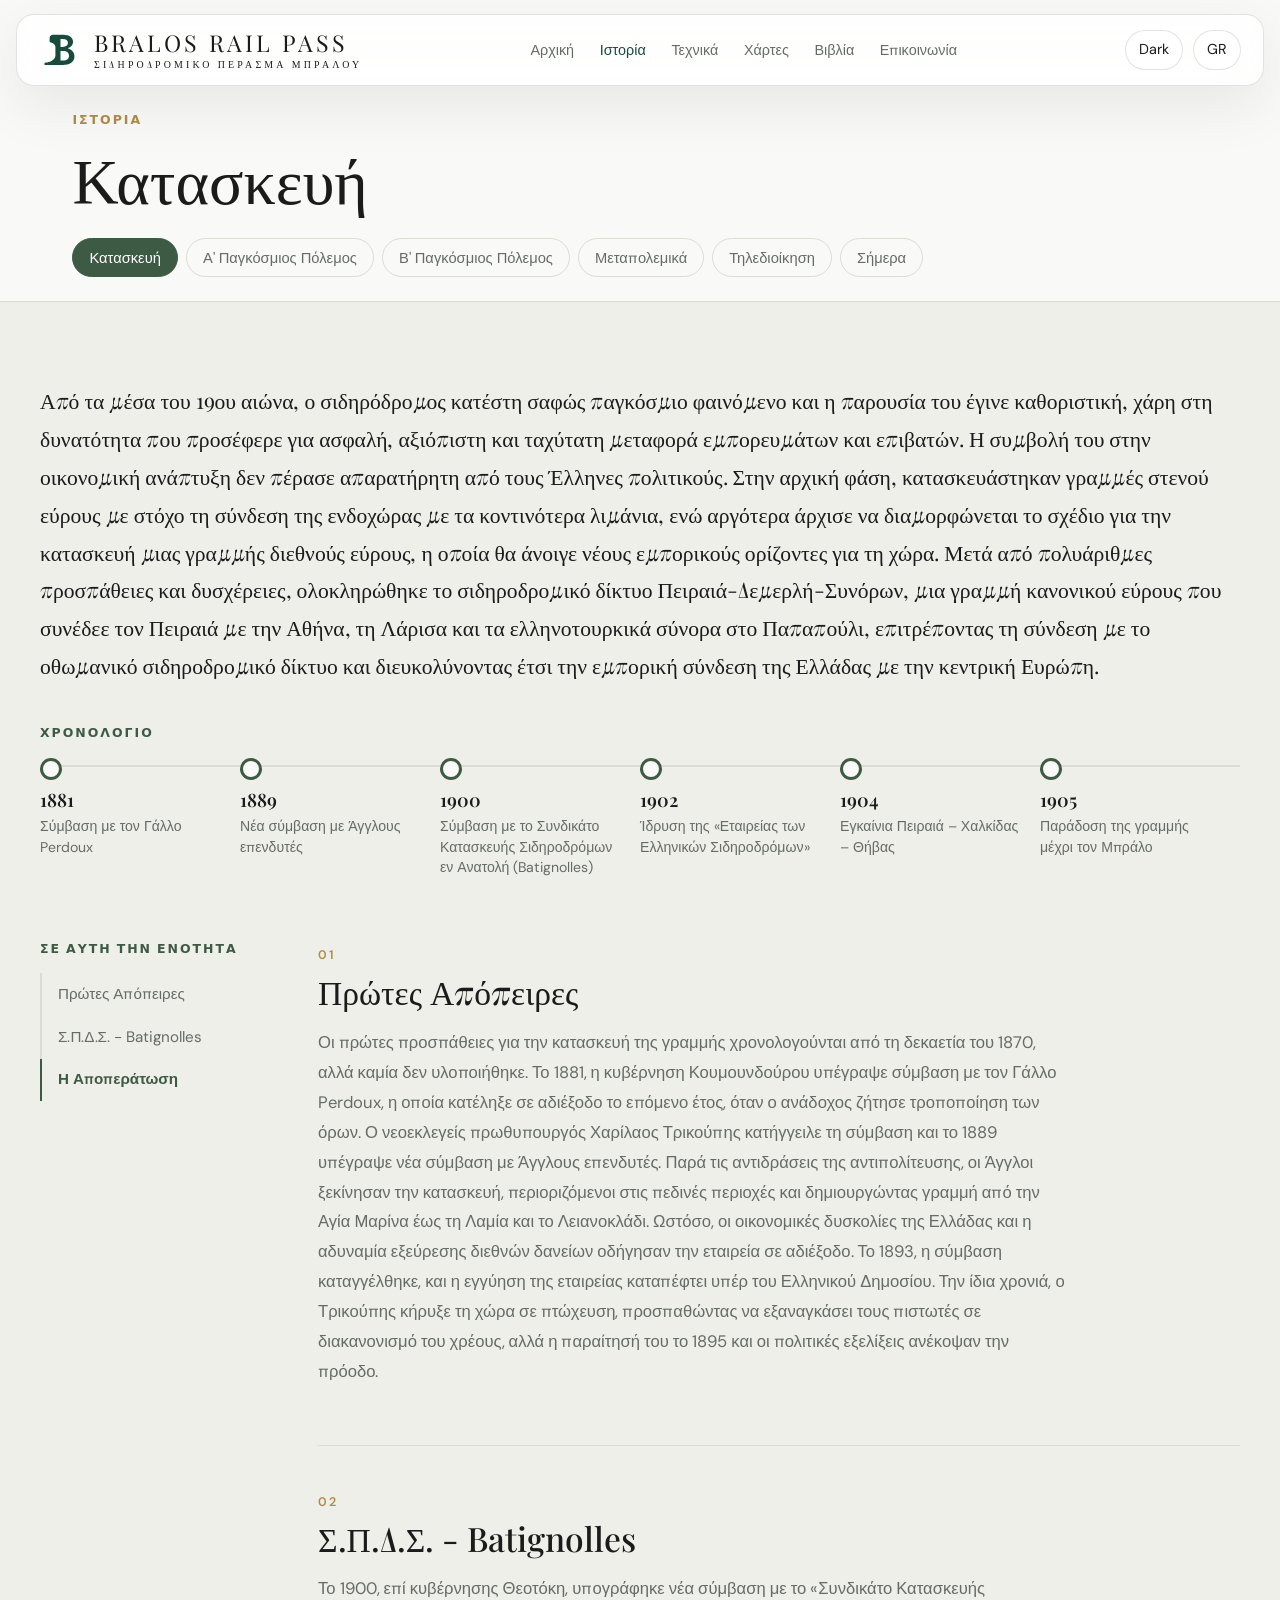
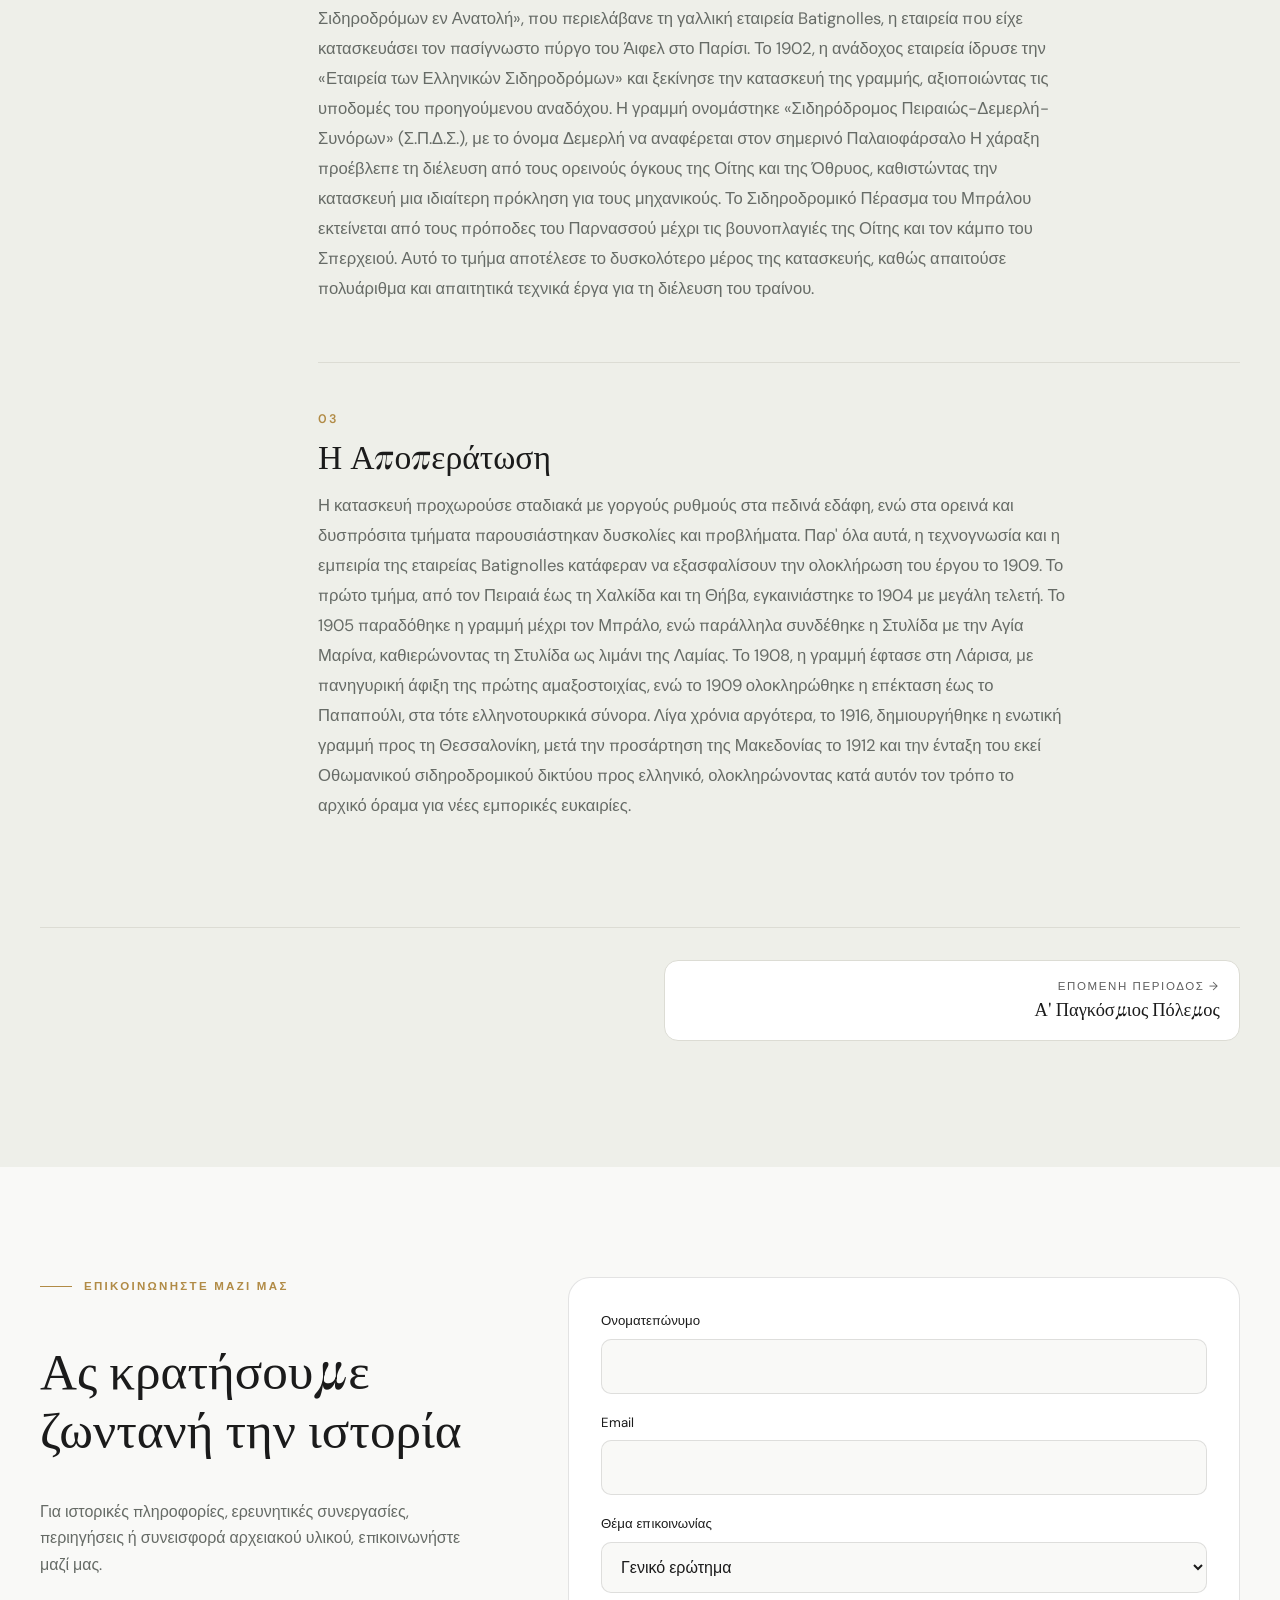
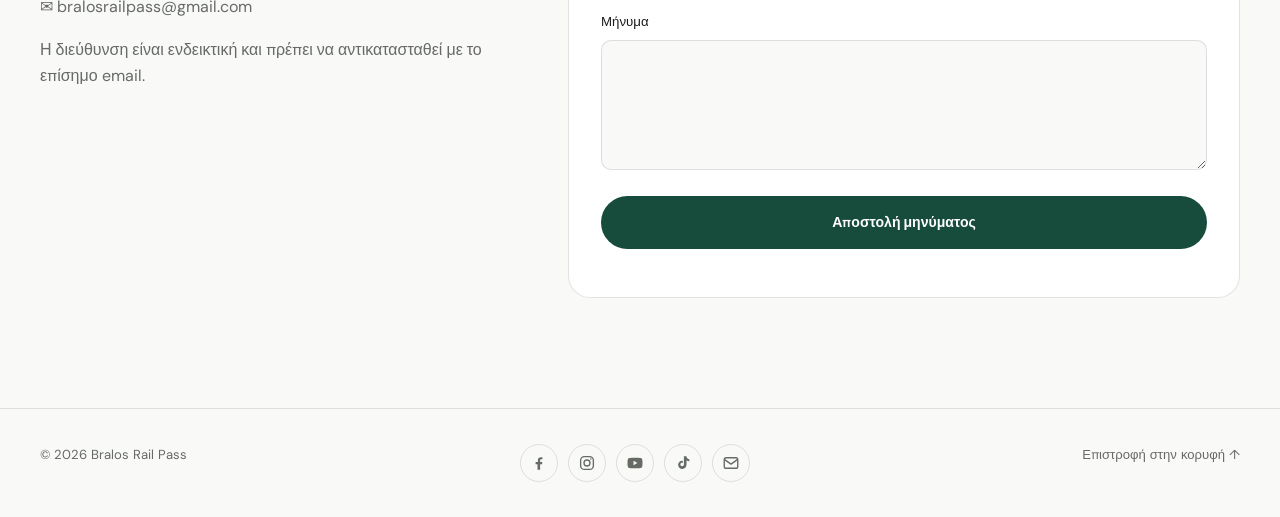
==== commit e89bcc40: "Add files via upload" ====
--- a/history.html
+++ b/history.html
@@ -208,11 +208,12 @@
       .history-content button:focus-visible,.lightbox button:focus-visible,.pager-link:focus-visible{outline:3px solid var(--gold);outline-offset:2px}
 
       @media (max-width:900px){
-        .history-layout{grid-template-columns:1fr;gap:1.2rem}
-        .history-toc{top:92px;z-index:5;background:var(--bg);padding:.6rem 0}
+        .history-layout{grid-template-columns:minmax(0,1fr);gap:1.2rem}
+        .history-toc{top:92px;z-index:5;background:var(--surface-2);background-color: transparent;padding:.6rem 0;min-width:0;max-width:100%}
         .history-toc .history-label{display:none}
-        .history-toc ol{display:flex;gap:.5rem;overflow-x:auto;border-left:0}
-        .toc-btn{width:auto;white-space:nowrap;border:1px solid var(--line);border-radius:999px;margin:0;padding:.4rem .9rem}
+        .history-toc ol{display:flex;gap:.5rem;overflow-x:auto;border-left:0;width:100%;-webkit-overflow-scrolling:touch;overscroll-behavior-x:contain;scrollbar-width:thin;padding-bottom:.4rem}
+        .history-toc li{flex:0 0 auto}
+        .toc-btn{width:auto;flex:0 0 auto;background:var(--surface);white-space:nowrap;border:1px solid var(--line);border-radius:999px;margin:0;padding:.4rem .9rem}
         .toc-btn[aria-current="true"]{background:var(--accent);color:var(--accent-ink);border-color:var(--accent)}
         .history-sec{scroll-margin-top:150px}
         .pager-link{flex-basis:100%}
@@ -284,9 +285,26 @@
   <footer>
     <div class="container footer-inner">
       <span>© <span id="year"></span> Bralos Rail Pass</span>
-      <span data-i18n="footerText">Ιστορία · Μηχανική · Φύση</span>
-      <a href="#home" data-i18n="backTop">Επιστροφή στην κορυφή ↑</a>
-    </div>
+      <div class="social">
+        <a href="https://www.facebook.com/ΒΑΛΕ_ΕΔΩ_ΤΗΝ_ΣΕΛΙΔΑ" target="_blank" rel="noopener" aria-label="Facebook" title="Facebook">
+          <svg viewBox="0 0 24 24" fill="currentColor"><path d="M13.5 21v-7.5h2.5l.5-3h-3V8.6c0-.9.3-1.5 1.6-1.5h1.5V4.4c-.3 0-1.2-.1-2.2-.1-2.3 0-3.9 1.4-3.9 4v2.2H7.5v3h2.5V21h3.5z"/></svg>
+        </a>
+        <a href="https://www.instagram.com/ΒΑΛΕ_ΕΔΩ_ΤΟ_ΠΡΟΦΙΛ" target="_blank" rel="noopener" aria-label="Instagram" title="Instagram">
+          <svg viewBox="0 0 24 24" fill="none" stroke="currentColor" stroke-width="1.8"><rect x="3.5" y="3.5" width="17" height="17" rx="5"/><circle cx="12" cy="12" r="4"/><circle cx="17.2" cy="6.8" r="1" fill="currentColor" stroke="none"/></svg>
+        </a>
+        <a href="https://www.youtube.com/ΒΑΛΕ_ΕΔΩ_ΤΟ_ΚΑΝΑΛΙ" target="_blank" rel="noopener" aria-label="YouTube" title="YouTube">
+          <svg viewBox="0 0 24 24" fill="currentColor"><path d="M21.6 7.2a2.5 2.5 0 0 0-1.8-1.8C18.200 5 12 5 12 5s-6.200 0-7.800.4A2.500 2.500 0 0 0 2.400 7.200C2 8.800 2 12 2 12s0 3.200.4 4.800a2.500 2.500 0 0 0 1.800 1.800C5.800 19 12 19 12 19s6.200 0 7.800-.4a2.500 2.500 0 0 0 1.800-1.800C22 15.200 22 12 22 12s0-3.200-.4-4.800zM10 15V9l5.200 3L10 15z"/></svg>
+        </a>
+        <a href="https://www.tiktok.com/@ΒΑΛΕ_ΕΔΩ_ΤΟ_ΠΡΟΦΙΛ" target="_blank" rel="noopener" aria-label="TikTok" title="TikTok">
+          <svg viewBox="0 0 24 24" fill="currentColor"><path d="M16.600 3c.3 2.300 1.600 3.700 3.900 3.900v2.800c-1.300.1-2.500-.3-3.800-1.100v5.500c0 3.500-2.500 5.900-5.600 5.900A5.600 5.600 0 0 1 5.500 14.400c0-3.300 2.800-5.800 6.300-5.400v2.900c-1.700-.5-3.300.4-3.300 2.100 0 1.300 1 2.300 2.300 2.300 1.500 0 2.400-1 2.400-2.600V3h2.900z"/></svg>
+        </a>
+        <a href="mailto:ΒΑΛΕ_ΕΔΩ_ΤΟ_EMAIL" aria-label="Email" title="Email">
+          <svg viewBox="0 0 24 24" fill="none" stroke="currentColor" stroke-width="1.8" stroke-linejoin="round"><rect x="3" y="5" width="18" height="14" rx="2.500"/><path d="M3.500 7.500 12 13.500l8.500-6"/></svg>
+        </a>
+     </div>
+     <!--<span data-i18n="footerText">Ιστορία · Μηχανική · Φύση</span>-->
+     <a href="#home" data-i18n="backTop">Επιστροφή στην κορυφή ↑</a>
+   </div>
   </footer>
 
   <script src="history-data.js"></script>
--- a/style.css
+++ b/style.css
@@ -456,24 +456,26 @@
 
     .book {
       display: grid;
-      grid-template-columns: 70px 1fr auto;
-      align-items: center;
-      gap: 25px;
-      padding: 25px 0;
+      grid-template-columns: 180px 1fr;
+      align-items: start;
+      gap: 32px;
+      padding: 32px 0;
       border-bottom: 1px solid var(--border);
     }
 
-    .book-icon {
-      height: 70px;
-      display: grid;
-      place-items: center;
-      border-radius: 12px;
+   .book-cover {
+      width: 100%;
+      aspect-ratio: 3 / 4;
+      object-fit: contain;
+      border-radius: 10px;
       background: var(--surface-2);
-      font-size: 1.7rem;
-    }
-
-    .book h3 { font-size: 1.2rem; margin: 0 0 5px; }
-    .book p { margin: 0; font-size: .85rem; }
+      box-shadow: 0 8px 24px rgba(0,0,0,.18);
+    }
+    
+    .book h3 { font-size: 1.35rem; margin: 0 0 6px; }
+    .book p { margin: 0 0 12px; font-size: .92rem; line-height: 1.7; }
+    .book .book-author { font-size: .82rem; font-weight: 700; color: var(--muted); }
+    .book .card-link { display: inline-block; margin-top: 4px; }
 
     /* Contact */
 
@@ -514,6 +516,27 @@
     }
 
     .footer-inner { display: flex; justify-content: space-between; gap: 20px; }
+
+    .social { display: flex; align-items: center; gap: 10px; }
+    
+    .social a {
+      width: 38px;
+      height: 38px;
+      display: grid;
+      place-items: center;
+      border-radius: 50%;
+      border: 1px solid var(--border);
+      color: var(--muted);
+      transition: color .2s, border-color .2s, background .2s, transform .2s;
+    }
+    
+    .social a svg { width: 18px; height: 18px; }
+    
+    .social a:hover {
+      color: var(--green);
+      border-color: var(--green);
+      transform: translateY(-2px);
+    }
 
     .reveal { opacity: 0; transform: translateY(24px); transition: opacity .7s, transform .7s; }
     .reveal.visible { opacity: 1; transform: translateY(0); }
@@ -590,9 +613,8 @@
       .feature-grid, .cards { grid-template-columns: 1fr; }
       .feature-grid { gap: 28px; }
       .card-image { height: 230px; }
-      .book { grid-template-columns: 52px 1fr; gap: 15px; }
-      .book-icon { height: 52px; }
-      .book .card-link { grid-column: 2; }
+      .book { grid-template-columns: 1fr; gap: 18px; }
+      .book-cover { max-width: 200px; }
       .contact-form { padding: 22px; }
       .footer-inner { flex-direction: column; }
       .stat { padding: 25px 12px; }
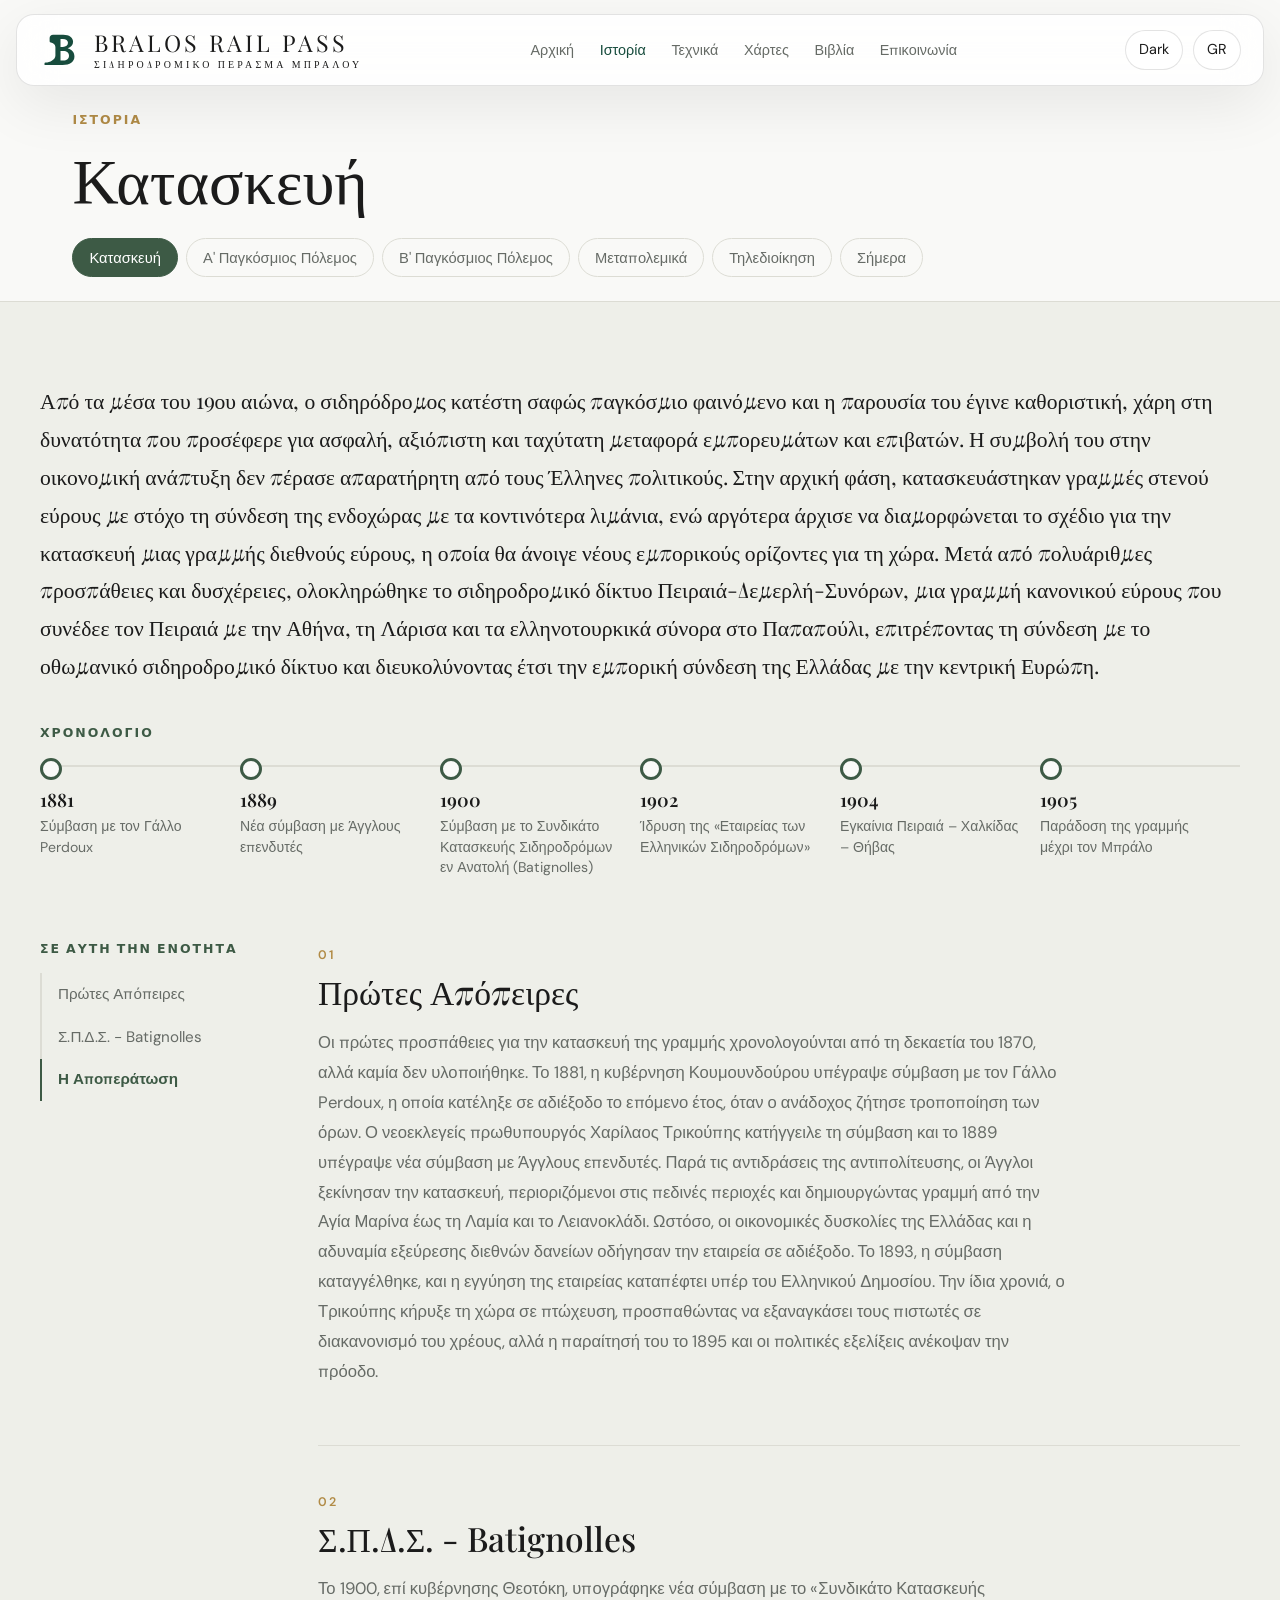
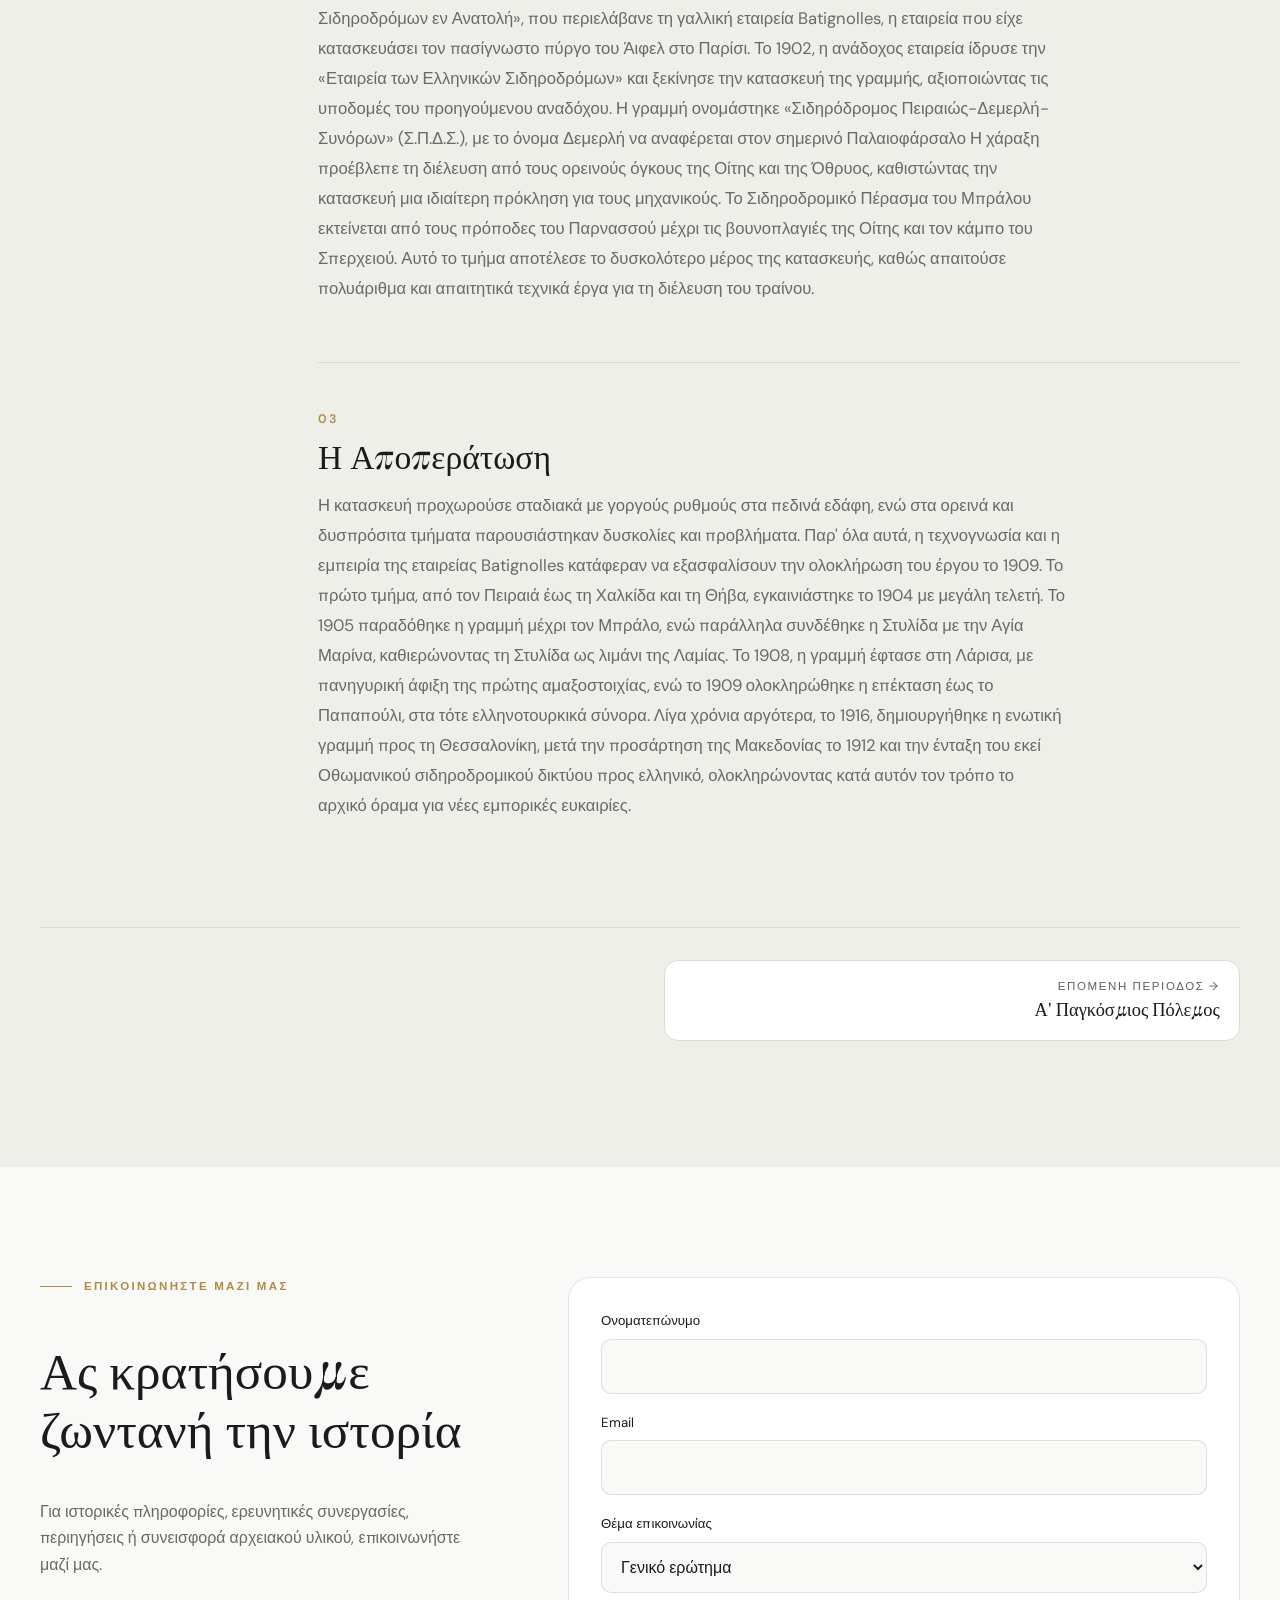
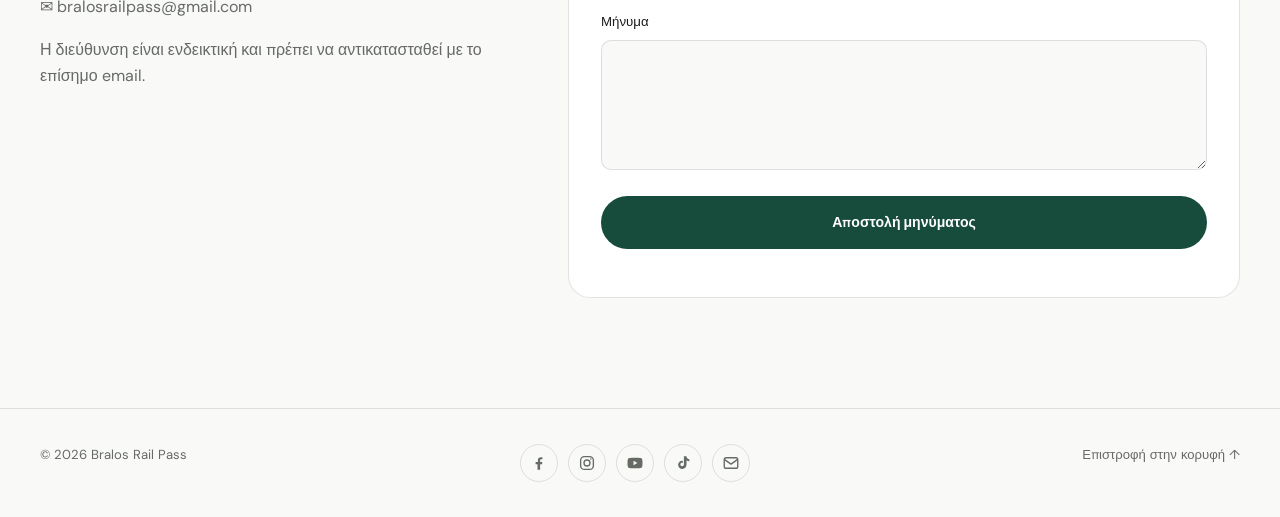
==== commit 2e9a5a3d: "Add files via upload" ====
--- a/history.html
+++ b/history.html
@@ -62,6 +62,7 @@
             <div class="dd">
                 <a href="xartes.html#/xartes/enas" data-i18n="navMap" data-el="Ένας Ενιαίος Χάρτης">Ενιαίος Χάρτης</a>
                 <a href="xartes.html#/xartes/mellon" data-i18n="navProfile" data-el="Μελλοντικές Προσθήκες">Μελλοντικές Προσθήκες</a>
+                <a href="xartes.html#/xartes/endiaferontos" data-i18n="navInterest" data-el="Μελλοντικές Προσθήκες">Σημεία Ενδιαφέροντος</a>
             </div>
         </div>
         <div>
@@ -127,6 +128,10 @@
         color:var(--accent-ink)}
 
 
+      /* ---- Ομαλή φόρτωση (όπως στην index.html): κεφαλίδα με fade, υπόλοιπα στο scroll ---- */
+      .page-in{animation:pageIn 1s ease both}
+      @keyframes pageIn{from{opacity:0;transform:translateY(14px)}to{opacity:1;transform:none}}
+
       /* ---- Περιεχόμενο ιστορικής περιόδου ---- */
       .history-content{padding:3rem 0 1rem;}
       .history-content.show{animation:historyFade .45s ease}
@@ -222,7 +227,8 @@
       }
       @media (prefers-reduced-motion:reduce){
         .history-sec{opacity:1;transform:none;transition:none}
-        .history-content.show,.history-sec.flash h3{animation:none}
+        .history-content.show,.history-sec.flash h3,.page-in{animation:none}
+        .reveal{opacity:1;transform:none;transition:none}
       }
     </style>
   </header>
@@ -231,7 +237,7 @@
 
     <section class="sectionh" id="introduction">
       <div class="page-headh">
-        <div class="containerh">
+        <div class="containerh page-in">
             <div class="eyebrowh" data-i="navHistory" datai18n="introEyebrow" data-el="Ιστορία">Ιστορία</div>             
             <h1 id="historyTitle" data-en="Construction" data-el="Κατασκευή">Κατασκευή</h1>
             <ul class="pillsh" id="historyPills">
@@ -669,6 +675,18 @@
     function setupHistoryObservers() {
       hObservers.forEach(o => o.disconnect());
       hObservers = [];
+      // Εισαγωγή, φωτογραφία, χρονολόγιο και «προηγούμενο/επόμενο»: ίδια εμφάνιση με την index (.reveal → .visible)
+      const extra = historyContent.querySelectorAll(".history-hero,.history-lead,.history-note,.history-timeline,.history-pager");
+      extra.forEach(e => e.classList.add("reveal"));
+      if (hReduce()) extra.forEach(e => e.classList.add("visible"));
+      else {
+        const rv = new IntersectionObserver(es => es.forEach(en => {
+          if (en.isIntersecting) { en.target.classList.add("visible"); rv.unobserve(en.target); }
+        }), { threshold: 0.12 });
+        extra.forEach(e => rv.observe(e));
+        hObservers.push(rv);
+      }
+
       const secs = historyContent.querySelectorAll(".history-sec");
       if (!secs.length) return;
 
--- a/style.css
+++ b/style.css
@@ -624,8 +624,15 @@
     @media (max-width: 480px) {
       .navbar { width: calc(100%); top: 10px; gap: 2px; }
       .brand-mark { min-width: 20px;}
-      .brand-name { max-width: 120px; font-size: 0.75rem;}
-      .brand-sub {max-width: 120px; font-size: .35rem;}
+      .brand-name { max-width: 260px; font-size: 1.00rem;}
+      .brand-sub {max-width: 120px; font-size: 0.50rem;}
+    }
+
+    @media (max-width: 380px) {
+      .navbar { width: calc(100%); top: 10px; gap: 2px; }
+      .brand-mark { min-width: 20px;}
+      .brand-name { max-width: 120px; font-size: 1.00rem;}
+      .brand-sub {max-width: 120px; font-size: .40rem;}
     }
 
     @media (prefers-reduced-motion: reduce) {
